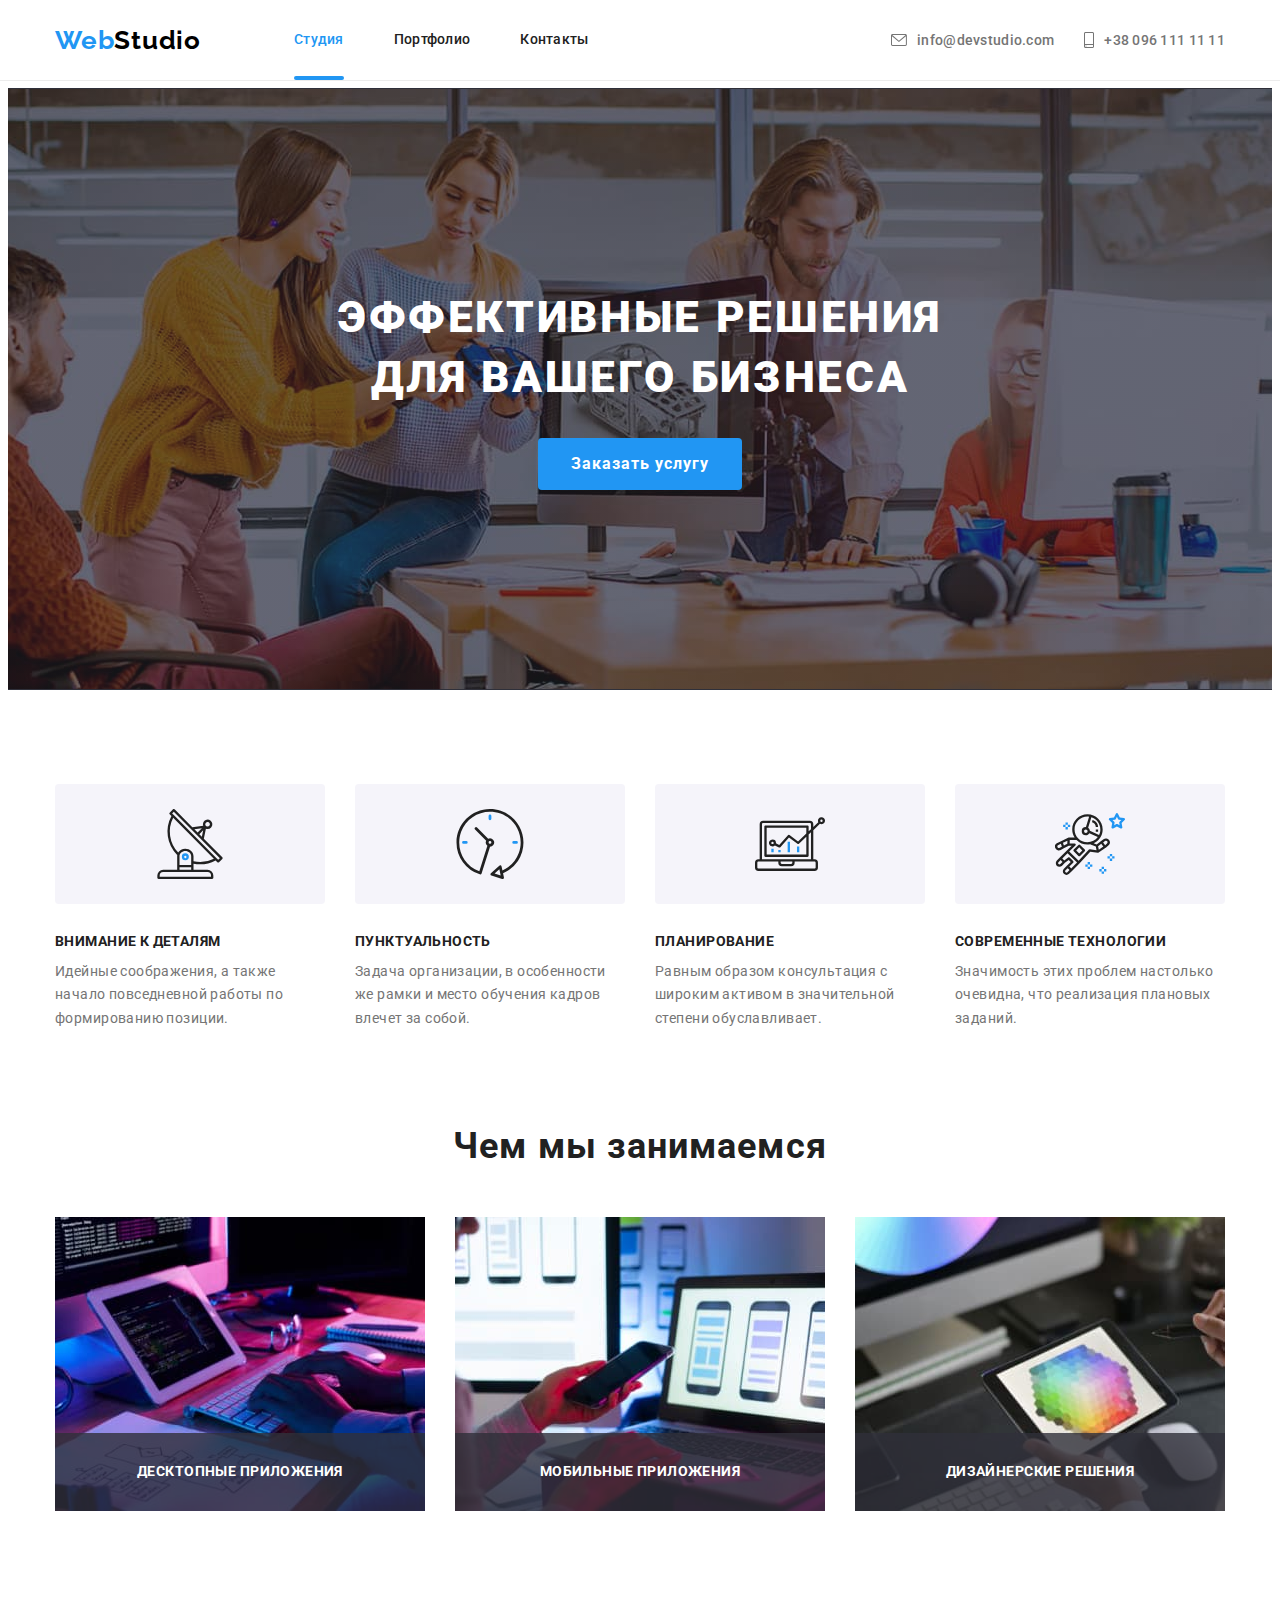
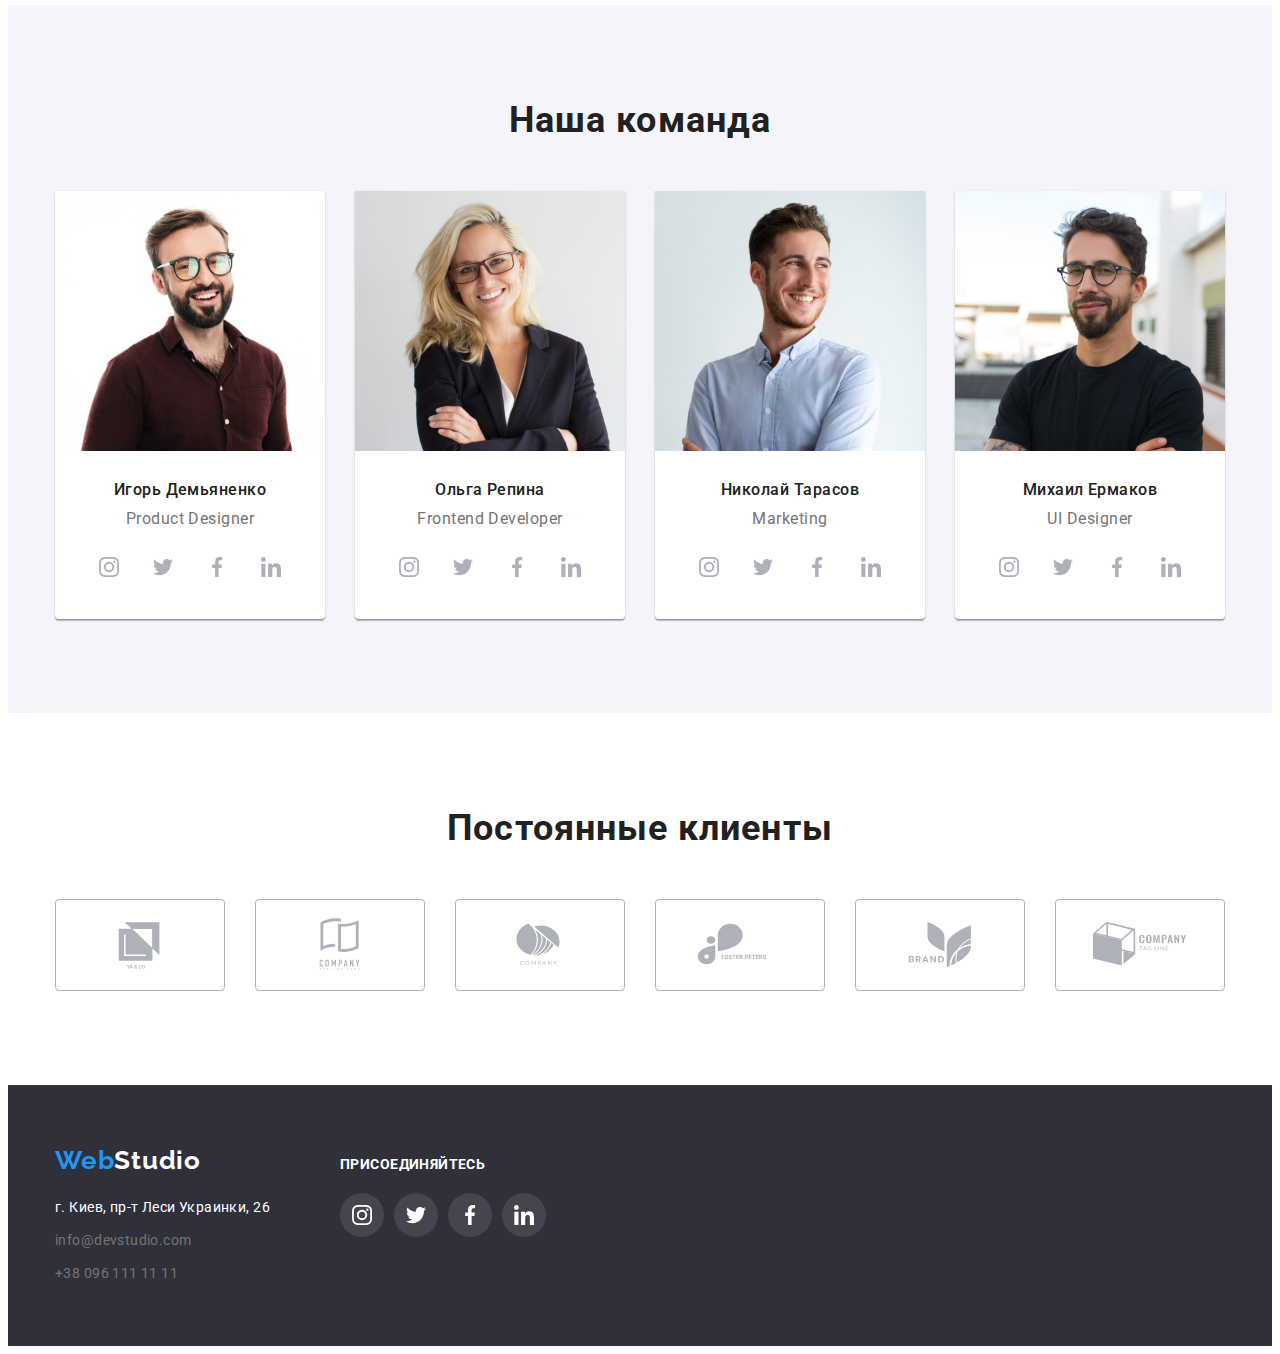
==== index.html @ f2821529 "add form modal" ====
<!DOCTYPE html>
<html lang="ru">
  <head>
    <meta charset="UTF-8" />
    <meta http-equiv="X-UA-Compatible" content="IE=edge" />
    <meta name="viewport" content="width=device-width, initial-scale=1.0" />
    <title>WebStudio</title>
    <link rel="preconnect" href="https://fonts.googleapis.com" />
    <link rel="preconnect" href="https://fonts.gstatic.com" crossorigin />
    <link
      href="https://fonts.googleapis.com/css2?family=Raleway:wght@700&family=Roboto:wght@400;500;700;900&display=swap"
      rel="stylesheet"
    />
    <link
      rel="stylesheet"
      href="https://cdnjs.cloudflare.com/ajax/libs/modern-normalize/1.1.0/modern-normalize.min.css"
      integrity="sha512-wpPYUAdjBVSE4KJnH1VR1HeZfpl1ub8YT/NKx4PuQ5NmX2tKuGu6U/JRp5y+Y8XG2tV+wKQpNHVUX03MfMFn9Q=="
      crossorigin="anonymous"
      referrerpolicy="no-referrer"
    />
    <link rel="stylesheet" href="./css/styles.css" />
  </head>
  <body>
    <!-- section header -->
    <header class="page-header">
      <div class="container">
        <div class="container-head">
          <div class="nav-container">
            <a class="link logo" href="index.html"
              >Web<span class="accent-top">Studio</span></a
            >
            <nav>
              <ul class="list header-list">
                <li class="header-item">
                  <a class="link header-link current" href="">Студия</a>
                </li>
                <li class="header-item">
                  <a class="link header-link" href="./portfolio.html"
                    >Портфолио</a
                  >
                </li>
                <li class="header-item">
                  <a class="link header-link" href="#address">Контакты</a>
                </li>
              </ul>
            </nav>
          </div>

          <ul class="list header-connect">
            <li class="header-item">
              <a
                class="link header-link set-link"
                href="mailto:info@devstudio.com"
              >
                <svg class="connect-icon" width="16" height="12">
                  <use href="./images/icons.svg#icon-mail-logo"></use>
                </svg>
                info@devstudio.com</a
              >
            </li>
            <li class="header-item">
              <a class="link header-link set-link" href="tel:+380961111111">
                <svg class="connect-icon" width="10" height="16">
                  <use href="./images/icons.svg#icon-smartphone"></use>
                </svg>
                +38 096 111 11 11</a
              >
            </li>
          </ul>
        </div>
      </div>
    </header>
    <!--section hero-->
    <main>
      <section class="hero">
        <div class="container-hero">
          <h1 class="hero-title">
            Эффективные решения <br />
            для вашего бизнеса
          </h1>
          <button type="button" class="hero-button" data-modal-open>
            Заказать услугу
          </button>
        </div>
      </section>
      <!--section services-->
      <section class="section">
        <div class="container">
          <h2 class="visually-hidden">Особенности</h2>
          <ul class="list card-set">
            <li class="item services-item details-icon">
              <h3 class="services-title">Внимание к деталям</h3>
              <p class="services-pre-title">
                Идейные соображения, а также начало повседневной работы по
                формированию позиции.
              </p>
            </li>
            <li class="item services-item punctual-icon">
              <h3 class="services-title">Пунктуальность</h3>
              <p class="services-pre-title">
                Задача организации, в особенности же рамки и место обучения
                кадров влечет за собой.
              </p>
            </li>
            <li class="item services-item plan-icon">
              <h3 class="services-title">Планирование</h3>
              <p class="services-pre-title">
                Равным образом консультация с широким активом в значительной
                степени обуславливает.
              </p>
            </li>
            <li class="item services-item technology-icon">
              <h3 class="services-title">Современные технологии</h3>
              <p class="services-pre-title">
                Значимость этих проблем настолько очевидна, что реализация
                плановых заданий.
              </p>
            </li>
          </ul>
        </div>
      </section>
      <!-- section what are we doing-->
      <section class="section doing">
        <div class="container">
          <h2 class="section-title">Чем мы занимаемся</h2>
          <ul class="list card-set">
            <li class="item doing-item">
              <img
                src="./images/keyboard-img.jpg"
                alt="разработка программного обеспечения"
                width="370"
                height="294"
              />
              <p class="doing-title">Десктопные приложения</p>
            </li>
            <li class="item doing-item">
              <img
                src="./images/notebook-img.jpg"
                alt="написание мобильного дизайна"
                width="370"
                height="294"
              />
              <p class="doing-title">Мобильные приложения</p>
            </li>
            <li class="item doing-item">
              <img
                src="./images/tablet-img.jpg"
                alt="подбор цветовых гамм для ваших проектов"
                width="370"
                height="294"
              />
              <p class="doing-title">Дизайнерские решения</p>
            </li>
          </ul>
        </div>
      </section>
      <!--section our team-->
      <section class="section team">
        <div class="container">
          <h2 class="section-title">Наша команда</h2>
          <ul class="list card-set">
            <li class="item team-item">
              <img
                src="./images/product-designer-img.jpg"
                alt="Игорь Демьяненко - Product Designer"
                width="270"
                height="260"
              />
              <div class="card-title">
                <h3 class="team-pre-title">Игорь Демьяненко</h3>
                <p class="team-post">Product Designer</p>
                <ul class="list social-card">
                  <li class="social-item">
                    <a
                      class="link social-card-link"
                      href="https://www.instagram.com"
                      target="_blank"
                      rel="noopener noreferrer"
                    >
                      <svg
                        class="icon-card-social"
                        width="20"
                        height="20"
                        aria-label="instagram"
                      >
                        <use href="./images/icons.svg#icon-instagram-2"></use>
                      </svg>
                    </a>
                  </li>
                  <li class="social-item">
                    <a
                      class="link social-card-link"
                      href="https://twitter.com"
                      target="_blank"
                      rel="noopener noreferrer"
                    >
                      <svg
                        class="icon-card-social"
                        width="20"
                        height="20"
                        aria-label="twitter"
                      >
                        <use
                          href="./images/icons.svg#icon-twitter-1"
                        ></use></svg
                    ></a>
                  </li>
                  <li class="social-item">
                    <a
                      class="link social-card-link"
                      href="https://www.facebook.com/"
                      target="_blank"
                      rel="noopener noreferrer"
                    >
                      <svg
                        class="icon-social"
                        width="20"
                        height="20"
                        aria-label="facebook"
                      >
                        <use
                          href="./images/icons.svg#icon-facebook-1"
                        ></use></svg
                    ></a>
                  </li>
                  <li class="social-item">
                    <a
                      class="link social-card-link"
                      href="https://ru.linkedin.com/"
                      target="_blank"
                      rel="noopener noreferrer"
                    >
                      <svg
                        class="icon-social"
                        width="20"
                        height="20"
                        aria-label="linkedin"
                      >
                        <use
                          href="./images/icons.svg#icon-linkedin-1"
                        ></use></svg
                    ></a>
                  </li>
                </ul>
              </div>
            </li>
            <li class="item team-item">
              <img
                src="./images/frontend-developer-img.jpg"
                alt="Ольга Репина - Frontend Developer"
                width="270"
                height="260"
              />
              <div class="card-title">
                <h3 class="team-pre-title">Ольга Репина</h3>
                <p class="team-post">Frontend Developer</p>
                <ul class="list social-card">
                  <li class="social-item">
                    <a
                      class="link social-card-link"
                      href="https://www.instagram.com"
                      target="_blank"
                      rel="noopener noreferrer"
                    >
                      <svg
                        class="icon-card-social"
                        width="20"
                        height="20"
                        aria-label="instagram"
                      >
                        <use href="./images/icons.svg#icon-instagram-2"></use>
                      </svg>
                    </a>
                  </li>
                  <li class="social-item">
                    <a
                      class="link social-card-link"
                      href="https://twitter.com"
                      target="_blank"
                      rel="noopener noreferrer"
                    >
                      <svg
                        class="icon-card-social"
                        width="20"
                        height="20"
                        aria-label="twitter"
                      >
                        <use
                          href="./images/icons.svg#icon-twitter-1"
                        ></use></svg
                    ></a>
                  </li>
                  <li class="social-item">
                    <a
                      class="link social-card-link"
                      href="https://www.facebook.com/"
                      target="_blank"
                      rel="noopener noreferrer"
                    >
                      <svg
                        class="icon-social"
                        width="20"
                        height="20"
                        aria-label="facebook"
                      >
                        <use
                          href="./images/icons.svg#icon-facebook-1"
                        ></use></svg
                    ></a>
                  </li>
                  <li class="social-item">
                    <a
                      class="link social-card-link"
                      href="https://ru.linkedin.com/"
                      target="_blank"
                      rel="noopener noreferrer"
                    >
                      <svg
                        class="icon-social"
                        width="20"
                        height="20"
                        aria-label="linkedin"
                      >
                        <use
                          href="./images/icons.svg#icon-linkedin-1"
                        ></use></svg
                    ></a>
                  </li>
                </ul>
              </div>
            </li>
            <li class="item team-item">
              <img
                src="./images/marketing-img.jpg"
                alt="Николай Тарасов - Marketing"
                width="270"
                height="260"
              />
              <div class="card-title">
                <h3 class="team-pre-title">Николай Тарасов</h3>
                <p class="team-post">Marketing</p>
                <ul class="list social-card">
                  <li class="social-item">
                    <a
                      class="link social-card-link"
                      href="https://www.instagram.com"
                      target="_blank"
                      rel="noopener noreferrer"
                    >
                      <svg
                        class="icon-card-social"
                        width="20"
                        height="20"
                        aria-label="instagram"
                      >
                        <use href="./images/icons.svg#icon-instagram-2"></use>
                      </svg>
                    </a>
                  </li>
                  <li class="social-item">
                    <a
                      class="link social-card-link"
                      href="https://twitter.com"
                      target="_blank"
                      rel="noopener noreferrer"
                    >
                      <svg
                        class="icon-card-social"
                        width="20"
                        height="20"
                        aria-label="twitter"
                      >
                        <use
                          href="./images/icons.svg#icon-twitter-1"
                        ></use></svg
                    ></a>
                  </li>
                  <li class="social-item">
                    <a
                      class="link social-card-link"
                      href="https://www.facebook.com/"
                      target="_blank"
                      rel="noopener noreferrer"
                    >
                      <svg
                        class="icon-social"
                        width="20"
                        height="20"
                        aria-label="facebook"
                      >
                        <use
                          href="./images/icons.svg#icon-facebook-1"
                        ></use></svg
                    ></a>
                  </li>
                  <li class="social-item">
                    <a
                      class="link social-card-link"
                      href="https://ru.linkedin.com/"
                      target="_blank"
                      rel="noopener noreferrer"
                    >
                      <svg
                        class="icon-social"
                        width="20"
                        height="20"
                        aria-label="linkedin"
                      >
                        <use
                          href="./images/icons.svg#icon-linkedin-1"
                        ></use></svg
                    ></a>
                  </li>
                </ul>
              </div>
            </li>
            <li class="item team-item">
              <img
                src="./images/ui-designer-img.jpg"
                alt="Михаил Ермаков - UI Designer"
                width="270"
                height="260"
              />
              <div class="card-title">
                <h3 class="team-pre-title">Михаил Ермаков</h3>
                <p class="team-post">UI Designer</p>
                <ul class="list social-card">
                  <li class="social-item">
                    <a
                      class="link social-card-link"
                      href="https://www.instagram.com"
                      target="_blank"
                      rel="noopener noreferrer"
                    >
                      <svg
                        class="icon-card-social"
                        width="20"
                        height="20"
                        aria-label="instagram"
                      >
                        <use href="./images/icons.svg#icon-instagram-2"></use>
                      </svg>
                    </a>
                  </li>
                  <li class="social-item">
                    <a
                      class="link social-card-link"
                      href="https://twitter.com"
                      target="_blank"
                      rel="noopener noreferrer"
                    >
                      <svg
                        class="icon-card-social"
                        width="20"
                        height="20"
                        aria-label="twitter"
                      >
                        <use
                          href="./images/icons.svg#icon-twitter-1"
                        ></use></svg
                    ></a>
                  </li>
                  <li class="social-item">
                    <a
                      class="link social-card-link"
                      href="https://www.facebook.com/"
                      target="_blank"
                      rel="noopener noreferrer"
                    >
                      <svg
                        class="icon-social"
                        width="20"
                        height="20"
                        aria-label="facebook"
                      >
                        <use
                          href="./images/icons.svg#icon-facebook-1"
                        ></use></svg
                    ></a>
                  </li>
                  <li class="social-item">
                    <a
                      class="link social-card-link"
                      href="https://ru.linkedin.com/"
                      target="_blank"
                      rel="noopener noreferrer"
                    >
                      <svg
                        class="icon-social"
                        width="20"
                        height="20"
                        aria-label="linkedin"
                      >
                        <use
                          href="./images/icons.svg#icon-linkedin-1"
                        ></use></svg
                    ></a>
                  </li>
                </ul>
              </div>
            </li>
          </ul>
        </div>
      </section>
      <!-- section our clients -->
      <section class="section clients">
        <div class="container">
          <h2 class="section-title">Постоянные клиенты</h2>
          <ul class="list card-set">
            <li class="item clients-item">
              <a
                class="link clients-link"
                href=""
                target="_blank"
                rel="noopener noreferrer"
              >
                <svg class="icon-clients" width="106" height="60">
                  <use href="./images/icons.svg#icon-company-1"></use>
                </svg>
              </a>
            </li>
            <li class="item clients-item">
              <a
                class="link clients-link"
                href=""
                target="_blank"
                rel="noopener noreferrer"
              >
                <svg class="icon-clients" width="106" height="60">
                  <use href="./images/icons.svg#icon-company-2"></use>
                </svg>
              </a>
            </li>
            <li class="item clients-item">
              <a
                class="link clients-link"
                href=""
                target="_blank"
                rel="noopener noreferrer"
              >
                <svg class="icon-clients" width="106" height="60">
                  <use href="./images/icons.svg#icon-company-3"></use>
                </svg>
              </a>
            </li>
            <li class="item clients-item">
              <a
                class="link clients-link"
                href=""
                target="_blank"
                rel="noopener noreferrer"
              >
                <svg class="icon-clients" width="106" height="60">
                  <use href="./images/icons.svg#icon-company-4"></use>
                </svg>
              </a>
            </li>
            <li class="item clients-item">
              <a
                class="link clients-link"
                href=""
                target="_blank"
                rel="noopener noreferrer"
              >
                <svg class="icon-clients" width="106" height="60">
                  <use href="./images/icons.svg#icon-company-5"></use>
                </svg>
              </a>
            </li>
            <li class="item clients-item">
              <a
                class="link clients-link"
                href=""
                target="_blank"
                rel="noopener noreferrer"
              >
                <svg class="icon-clients" width="106" height="60">
                  <use href="./images/icons.svg#icon-company-6"></use>
                </svg>
              </a>
            </li>
          </ul>
        </div>
      </section>
    </main>
    <!--section footer-->
    <footer class="footer">
      <div class="container">
        <div class="container-address">
          <a class="link logo" href="index.html"
            >Web<span class="accent-foot">Studio</span></a
          >
          <address class="address" id="address">
            <ul class="list address-list">
              <li class="address-item">
                <a
                  class="link"
                  href="https://goo.gl/maps/kdyRsUSUZegwHqDn6"
                  target="_blank"
                  rel="noopener noreferrer"
                  ><span class="address-city"
                    >г. Киев, пр-т Леси Украинки, 26</span
                  ></a
                >
              </li>
              <li class="address-item connect">
                <a class="link" href="mailto:info@devstudio.com"
                  >info@devstudio.com</a
                >
              </li>
              <li class="address-item connect">
                <a class="link" href="tel:+380961111111">+38 096 111 11 11</a>
              </li>
            </ul>
          </address>
        </div>
        <div class="container-social">
          <h3 class="social-title">присоединяйтесь</h3>
          <ul class="list social-card">
            <li class="social-item">
              <a
                class="link social-card-link"
                href="https://www.instagram.com"
                target="_blank"
                rel="noopener noreferrer"
              >
                <svg
                  class="icon-social"
                  width="20"
                  height="20"
                  aria-label="instagram"
                >
                  <use href="./images/icons.svg#icon-instagram-2"></use>
                </svg>
              </a>
            </li>
            <li class="social-item">
              <a
                class="link social-card-link"
                href="https://twitter.com"
                target="_blank"
                rel="noopener noreferrer"
              >
                <svg
                  class="icon-social"
                  width="20"
                  height="20"
                  aria-label="twitter"
                >
                  <use href="./images/icons.svg#icon-twitter-1"></use></svg
              ></a>
            </li>
            <li class="social-item">
              <a
                class="link social-card-link"
                href="https://www.facebook.com/"
                target="_blank"
                rel="noopener noreferrer"
              >
                <svg
                  class="icon-social"
                  width="20"
                  height="20"
                  aria-label="facebook"
                >
                  <use href="./images/icons.svg#icon-facebook-1"></use></svg
              ></a>
            </li>
            <li class="social-item">
              <a
                class="link social-card-link"
                href="https://ru.linkedin.com/"
                target="_blank"
                rel="noopener noreferrer"
              >
                <svg
                  class="icon-social"
                  width="20"
                  height="20"
                  aria-label="linkedin"
                >
                  <use href="./images/icons.svg#icon-linkedin-1"></use></svg
              ></a>
            </li>
          </ul>
        </div>
      </div>
    </footer>
    <!-- section modal-window -->
    <div class="backdrop is-hidden" data-modal>
      <div class="modal">
        <button class="btn-modal" data-modal-close>
          <svg class="icon-close" width="11" height="11" aria-label="Закрыть">
            <use href="./images/icons.svg#close"></use>
          </svg>
        </button>
        <form action="">
          <h3>Оставьте свои данные, мы вам презвоним</h3>
          <label>
            <input type="text" name="username" id="" placeholder="" />Имя</label
          >
          <label><input type="tel" name="pnone_number" id="" />Телефон</label>
          <label><input type="email" name="email" id="" />Почта</label>
          <label><input type="text-area" name="" id="" />Комментарий</label>
        </form>
      </div>
    </div>
    <script src="./js/modal.js"></script>
  </body>
</html>
---- css/styles.css ----
:root {
  --text-color: #757575;
  --brand-color: #212121;
  --accent-color: #2196f3;
  --accent-precolor: #188ce8;
  --primary-color: #ffffff;
  --bacground-color: #2f303a;
  --background-precolor: #f5f4fa;
  --accent-topcolor: #000000;
  --button-color: #e5e5e5;
  --border-cardscolor: #eeeeee;
  --primary-color-icons: #afb1b8;
  --card-set-gap: 30px;
  --transition-cubic: 250ms cubic-bezier(0.4, 0, 0.2, 1);
}
html {
  box-sizing: border-box;
}

*,
*::after,
*::before {
  box-sizing: inherit;
}

h1,
h2,
h3,
h4,
h5,
h6,
p {
  margin-top: 0;
  margin-bottom: 0;
}

img {
  display: block;
  max-width: 100%;
  height: auto;
}
body {
  font-family: "Roboto", sans-serif;
  font-size: 14px;
  line-height: 1.71;
  letter-spacing: 0.03em;
  color: var(--text-color);
  padding-top: 80px;
}
.list {
  list-style: none;
  padding-left: 0;
  margin: 0;
}
.link {
  text-decoration: none;
  color: inherit;
}
.visually-hidden {
  position: absolute;
  white-space: nowrap;
  width: 1px;
  height: 1px;
  overflow: hidden;
  border: 0;
  padding: 0;
  clip: rect(0 0 0 0);
  clip-path: inset(50%);
  margin: -1px;
}
.container {
  width: 1200px;
  margin-left: auto;
  margin-right: auto;
  padding: 0 15px;
}
button {
  border: 1px solid transparent;
}
.section {
  padding-top: 94px;
  padding-bottom: 94px;
}
.item {
  margin-top: 30px;
  margin-left: 30px;
}

.card-set {
  display: flex;
  flex-wrap: wrap;
  margin-top: -30px;
  margin-left: -30px;
}

/* ------------------Header----------------------*/
.page-header {
  border-bottom: 1px solid #ececec;
  position: fixed;
  width: 100%;
  background-color: var(--primary-color);
  top: 0;
  left: 0;
  z-index: 2;
}
.container-head {
  display: flex;
  align-items: center;
}
.nav-container {
  display: flex;
  justify-content: space-between;
  align-items: center;
}
.logo {
  font-family: Raleway;
  font-weight: bold;
  font-size: 26px;
  line-height: 1.19;
  letter-spacing: 0.03em;
  color: var(--accent-color);
  display: inline-block;
  margin-right: 93px;
}
.accent-top {
  color: var(--accent-topcolor);
}
.header-list {
  color: var(--brand-color);
  display: flex;
}
.header-item:not(:last-child) {
  margin-right: 50px;
}
.header-connect > .header-item:nth-child(1) {
  margin-right: 30px;
}

.header-connect {
  display: flex;
  justify-content: space-between;
  margin-left: auto;
}

.header-link {
  font-weight: 500;
  line-height: 16px;
  letter-spacing: 0.02em;
  padding: 32px 0;
  position: relative;
  transition: color var(--transition-cubic);
}

.header-list .current::after {
  content: "";
  position: absolute;
  width: 100%;
  height: 4px;
  background-color: var(--accent-color);
  border-radius: 2px;
  bottom: -1px;
  left: 0;
  transition: transform var(--transition-cubic);
}

.set-link {
  display: flex;
  align-items: center;
}

.connect-icon {
  margin-right: 10px;
  fill: currentColor;
}

.header-link:focus,
.header-link:hover,
.current {
  color: var(--accent-color);
}

/* ------------------------Hero------------------------- */
.hero {
  background-color: var(--bacground-color);
  text-align: center;
}

.container-hero {
  background-image: linear-gradient(
      rgba(47, 48, 58, 0.4),
      rgba(47, 48, 58, 0.4)
    ),
    url(../images/hero-image.jpg);
  max-width: 1600px;
  background-repeat: no-repeat;
  background-position: center;
  padding-top: 200px;
  padding-bottom: 200px;
  margin: 0 auto;
}

.hero-title {
  font-weight: 900;
  font-size: 44px;
  line-height: 1.36;
  text-align: center;
  letter-spacing: 0.06em;
  text-transform: uppercase;
  color: var(--primary-color);
  margin-bottom: 30px;
}
.hero-button {
  background-color: var(--accent-color);
  font-family: inherit;
  font-weight: bold;
  font-size: 16px;
  line-height: 1.87;
  letter-spacing: 0.06em;
  color: var(--primary-color);
  cursor: pointer;
  border-radius: 4px;
  padding: 10px 32px;
  transition: background-color var(--transition-cubic);
}
.hero-button:hover,
.hero-button:focus {
  background-color: var(--accent-precolor);
}

/* -------------------Services--------------------------- */

.services-item {
  flex-basis: calc(100% / 4 - var(--card-set-gap));
}

.services-item::before {
  content: "";
  display: block;
  margin-bottom: 30px;
  background-color: var(--background-precolor);
  height: 120px;
  background-size: 70px, 70px;
  background-repeat: no-repeat;
  background-position: center;
  border-radius: 4px;
}

.details-icon::before {
  background-image: url(../images/antenna.svg);
}

.punctual-icon::before {
  background-image: url(../images/clock.svg);
}

.plan-icon::before {
  background-image: url(../images/diagram.svg);
}

.technology-icon::before {
  background-image: url(../images/astronaut.svg);
}

.services-title {
  font-size: 14px;
  line-height: 1.14;
  letter-spacing: 0.03em;
  text-transform: uppercase;
  color: var(--brand-color);
  margin-bottom: 10px;
}

/* ---------------------------Doing---------------------------- */

main .doing {
  padding-top: 0;
}

.section-title {
  font-weight: bold;
  font-size: 36px;
  line-height: 42px;
  text-align: center;
  letter-spacing: 0.03em;
  color: var(--brand-color);
  margin-bottom: 50px;
}

.doing-item {
  flex-basis: calc(100% / 3 - var(--card-set-gap));
  position: relative;
}

.doing-title {
  position: absolute;
  bottom: 0px;
  left: 0px;
  width: 100%;
  padding: 27px 0px;
  color: var(--primary-color);
  text-transform: uppercase;
  font-weight: bold;
  background-color: rgba(47, 48, 58, 0.8);
  display: flex;
  align-items: center;
  justify-content: center;
}

/* ---------------------------Team---------------------------- */

.team {
  background-color: var(--background-precolor);
}

.team-item {
  background: var(--primary-color);
  box-shadow: 0px 1px 3px rgba(0, 0, 0, 0.12), 0px 1px 1px rgba(0, 0, 0, 0.14),
    0px 2px 1px rgba(0, 0, 0, 0.2);
  flex-basis: calc(100% / 4 - var(--card-set-gap));
  border-radius: 0px 0px 4px 4px;
}

.team-post,
.team-pre-title {
  font-size: 16px;
  line-height: 1.18;
  text-align: center;
  letter-spacing: 0.03em;
  margin-bottom: 16px;
}
.team-pre-title {
  font-weight: 500;
  color: var(--brand-color);
  margin-bottom: 10px;
}
.card-title {
  padding: 30px 32px;
}

.social-card {
  display: flex;
  align-items: center;
}

.social-card-link {
  display: flex;
  color: var(--primary-color-icons);
  width: 44px;
  height: 44px;
  border-radius: 50%;
  align-items: center;
  justify-content: center;
  transition: color var(--transition-cubic),
    background-color var(--transition-cubic);
}

.social-card-link:hover,
.social-card-link:focus {
  background-color: var(--accent-color);
  color: var(--primary-color);
}

.icon-card-social {
  fill: currentColor;
}

/* ------------------------------Section Portfolio-------------------------- */

/* ---------------------Portfolio button---------------- */

.example-btn {
  font-weight: 500;
  font-size: 16px;
  font-family: inherit;
  line-height: 1.62;
  text-align: center;
  letter-spacing: 0.03em;
  color: var(--brand-color);
  cursor: pointer;
  padding: 6px 22px;
  border-radius: 4px;
  background-color: var(--button-color);
  transition: color var(--transition-cubic),
    background-color var(--transition-cubic), box-shadow var(--transition-cubic);
}
.example-item {
  margin-right: 8px;
}
.example-item:last-child {
  margin-right: 0;
}

.example-btn:hover,
.example-btn:focus,
.active {
  color: var(--primary-color);
  background-color: var(--accent-color);
  box-shadow: 0px 3px 1px rgba(0, 0, 0, 0.1), 0px 1px 2px rgba(0, 0, 0, 0.08),
    0px 2px 2px rgba(0, 0, 0, 0.12);
}

.btn-list {
  display: flex;
  justify-content: center;
  margin-bottom: 50px;
}
/* ------------------------- Portfolio items ------------------------------*/

.pf-item {
  flex-basis: calc(100% / 3 - var(--card-set-gap));
}

.pf-link {
  display: flex;
  flex-direction: column;
}

.thumb {
  position: relative;
  overflow: hidden;
}
.overlay-box {
  background-color: rgba(33, 150, 243, 0.9);
  position: absolute;
  transform: translateY(100%);
  transition: transform var(--transition-cubic);
  display: flex;
  align-content: center;
  top: 0;
  left: 0;
}
.overlay-info {
  width: 100%;
  height: 294px;
  padding: 63px 24px;
  color: var(--primary-color);
  text-align: left;
  font-size: 18px;
  line-height: 1.56;
  letter-spacing: 0.03em;
}

.pf-link:hover .overlay-box,
.pf-link:focus .overlay-box {
  transform: translateY(0);
}

.pf-link:hover,
.pf-link:focus {
  box-shadow: 0px 1px 1px rgba(0, 0, 0, 0.12), 0px 4px 4px rgba(0, 0, 0, 0.06),
    1px 4px 6px rgba(0, 0, 0, 0.16);
}

.pf-title {
  font-size: 18px;
  line-height: 2;
  letter-spacing: 0.06em;
  color: var(--brand-color);
  margin-bottom: 4px;
}

.pf-pre-title {
  font-size: 16px;
  line-height: 1.87;
  letter-spacing: 0.03em;
}
.pf-wrapper {
  padding: 20px 24px;
  border: 1px solid var(--border-cardscolor);
}

/* -------------------------Our Clients-------------------- */

.clients-link {
  display: flex;
  justify-content: center;
  align-items: center;
  width: 170px;
  height: 92px;
  flex-basis: calc(100% / 6 - var(--card-set-gap));
  border: 1px solid var(--primary-color-icons);
  border-radius: 4px;
}

.clients-link:hover,
.clients-link:focus {
  border: 1px solid var(--accent-color);
  transition: border-color var(--transition-cubic);
}

.clients-link:hover > .icon-clients,
.clients-link:focus > .icon-clients {
  fill: var(--accent-color);
  transition: fill var(--transition-cubic);
}

.clients-item {
  background-color: var(--primary-color);
}

.icon-clients {
  fill: var(--primary-color-icons);
}
/* -------------------------Footer------------------------ */

.footer {
  background-color: var(--bacground-color);
  padding-top: 60px;
  padding-bottom: 60px;
}
.footer .logo {
  margin-right: 0;
  margin-bottom: 20px;
}
.address-list {
  display: flex;
  justify-content: center;
  flex-direction: column;
}
.accent-foot {
  color: var(--primary-color);
}
.address {
  font-style: normal;
  display: flex;
}
.address-city {
  color: var(--primary-color);
}
.connect .link:focus,
.connect .link:hover {
  color: #b6b6b6;
  transition: color var(--transition-cubic);
}
.address-item {
  margin-top: 0;
  margin-bottom: 9px;
}
.address-item:last-child {
  margin-bottom: 0;
}

/* -----------------------Social------------------------- */
.footer > .container {
  display: flex;
  align-items: baseline;
}

.container-social {
  margin-left: 70px;
}

.social-title {
  display: inline-block;
  font-size: 14px;
  line-height: 1.14;
  text-transform: uppercase;
  color: var(--primary-color);
  margin-bottom: 20px;
}

.social-item:not(:last-child) {
  margin-right: 10px;
}

.footer .social-card-link {
  color: var(--primary-color);
  background-color: rgba(255, 255, 255, 0.1);
}

.footer .social-card-link:hover,
.footer .social-card-link:focus {
  background-color: var(--accent-color);
  transition: background-color var(--transition-cubic);
}
.icon-social {
  fill: currentColor;
}

/* -----------------------Modal window----------------------- */
.backdrop {
  position: fixed;
  top: 0;
  left: 0;
  z-index: 3;
  width: 100%;
  height: 100%;
  background-color: rgba(0, 0, 0, 0.2);
  transition: opacity var(--transition-cubic),
    visibility var(--transition-cubic);
}

.backdrop.is-hidden .modal {
  opacity: 0;
  visibility: visible;
  transform: translate(-50%, -50%) scale(2) rotate(120deg);
}

.backdrop.is-hidden {
  opacity: 0;
  visibility: hidden;
  pointer-events: none;
}

.modal {
  position: absolute;
  top: 50%;
  left: 50%;
  width: 528px;
  height: 581px;
  background-color: var(--primary-color);
  box-shadow: 0px 1px 3px rgba(0, 0, 0, 0.12), 0px 1px 1px rgba(0, 0, 0, 0.14),
    0px 2px 1px rgba(0, 0, 0, 0.2);
  border-radius: 4px;
  transform: translate(-50%, -50%) scale(1);
  transition: transform var(--transition-cubic), opacity var(--transition-cubic),
    visibility var(--transition-cubic);
}

.btn-modal {
  position: absolute;
  right: 8px;
  top: 8px;
  display: flex;
  padding: 6px;
  cursor: pointer;
  background-color: var(--primary-color);
  border-radius: 50%;
  border: 1px solid rgba(0, 0, 0, 0.1);
  transition: transform var(--transition-cubic),
    background-color var(--transition-cubic), color var(--transition-cubic),
    border var(--transition-cubic);
}

.btn-modal:hover,
.btn-modal:focus {
  background-color: var(--accent-color);
  color: var(--primary-color);
  border: black;
  transform: rotate(270deg);
}

.icon-close {
  display: inline-block;
  fill: currentColor;
}
/* -----------------------Styles to form modal window----------------------- */

input {
  padding: 8px;
  font-family: inherit;
  margin: 0 40px;
}

label {
  display: flex;
  flex-direction: column-reverse;
  margin-bottom: 8px;
  margin-left: 40px;
}
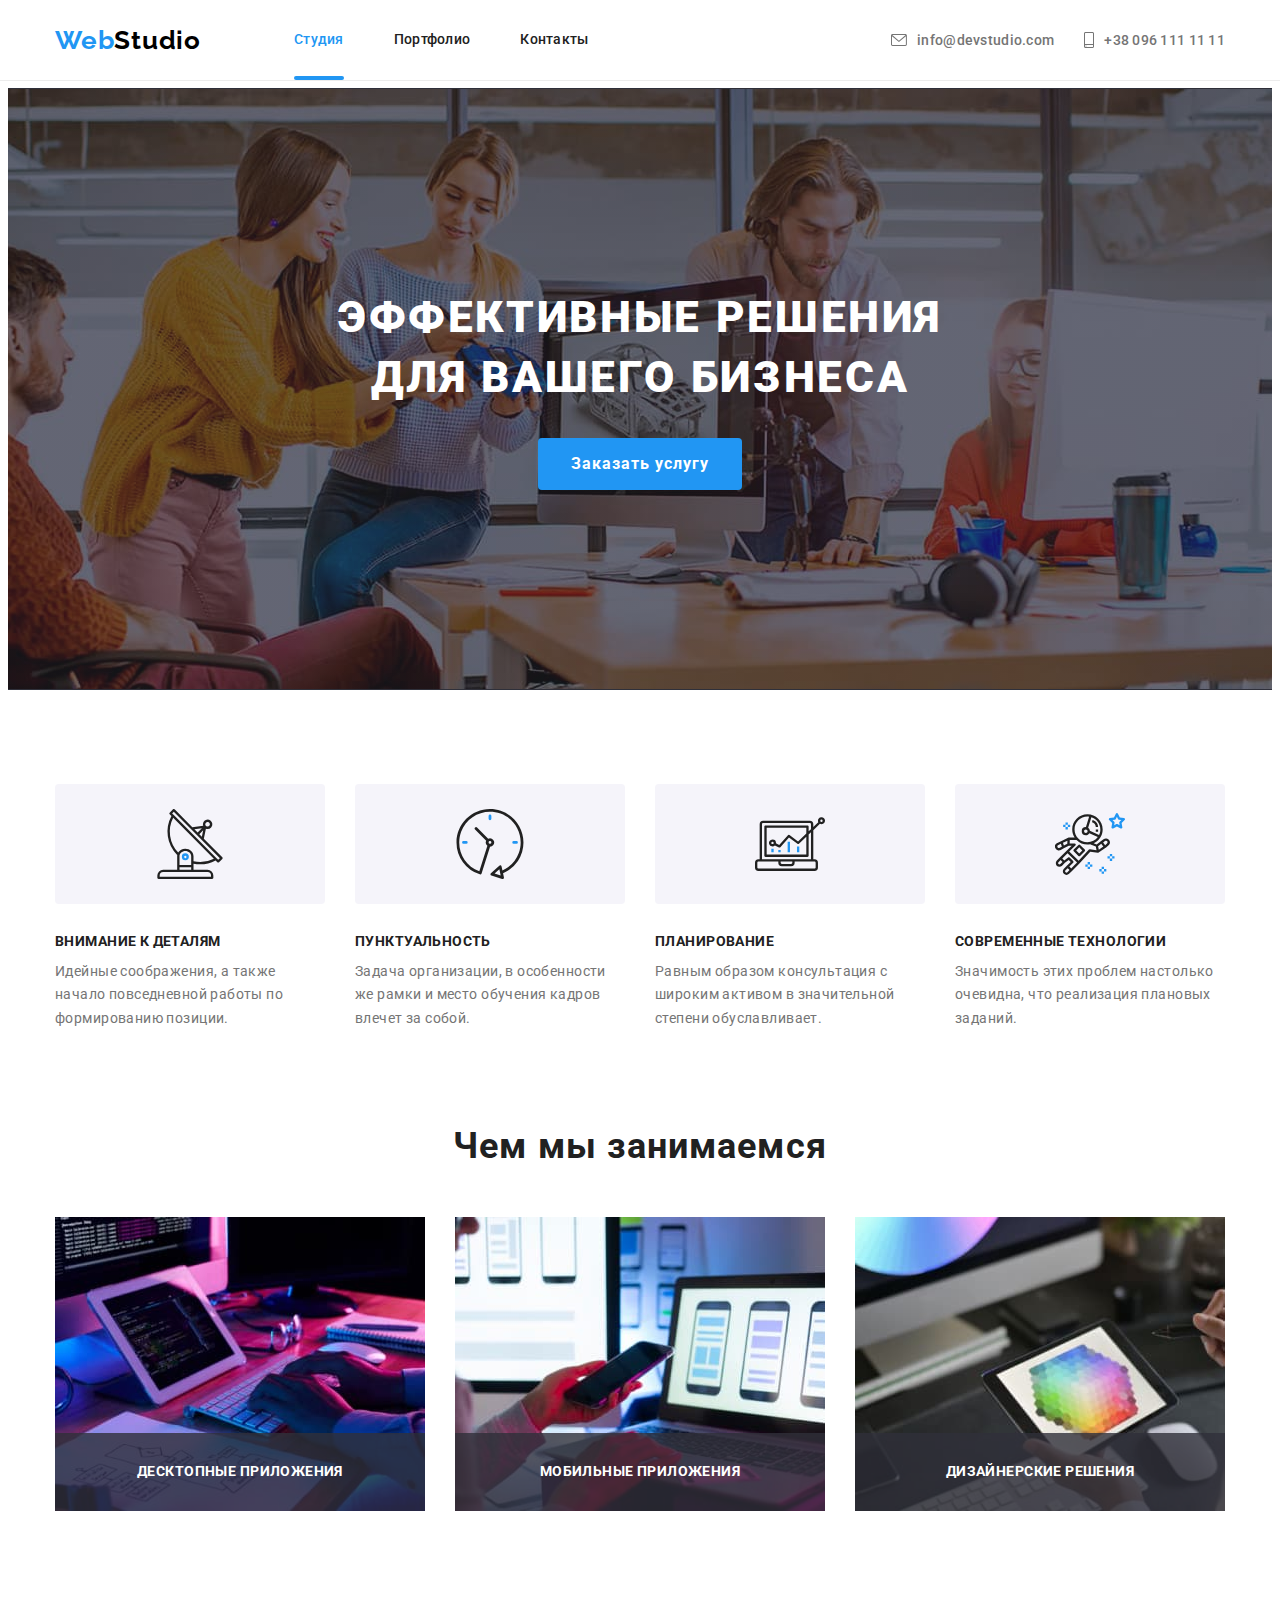
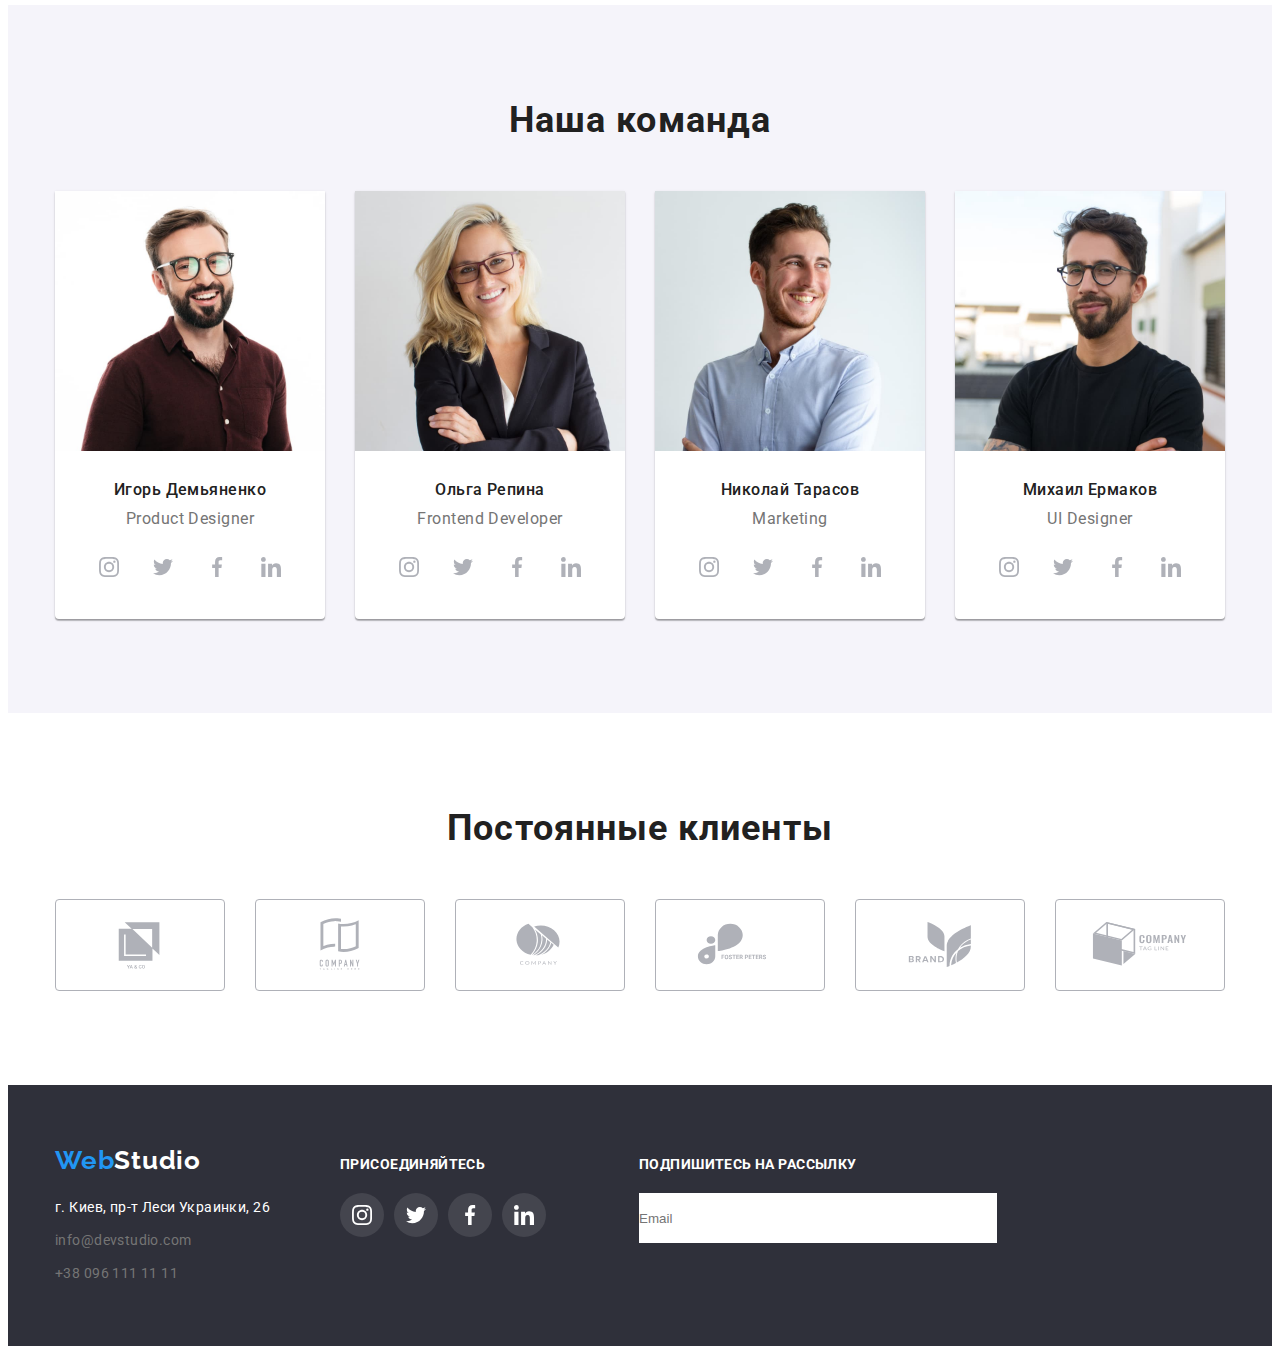
==== commit 21b2e798: "add style form modal and footer form" ====
--- a/index.html
+++ b/index.html
@@ -615,7 +615,7 @@
           </address>
         </div>
         <div class="container-social">
-          <h3 class="social-title">присоединяйтесь</h3>
+          <h3 class="footer-title">присоединяйтесь</h3>
           <ul class="list social-card">
             <li class="social-item">
               <a
@@ -683,6 +683,12 @@
               ></a>
             </li>
           </ul>
+        </div>
+        <div class="container-subscribe">
+          <form>
+            <h3 class="footer-title">Подпишитесь на рассылку</h3>
+            <input class="subscribe-input" type="email" placeholder="Email" />
+          </form>
         </div>
       </div>
     </footer>
@@ -694,14 +700,40 @@
             <use href="./images/icons.svg#close"></use>
           </svg>
         </button>
-        <form action="">
-          <h3>Оставьте свои данные, мы вам презвоним</h3>
-          <label>
-            <input type="text" name="username" id="" placeholder="" />Имя</label
-          >
-          <label><input type="tel" name="pnone_number" id="" />Телефон</label>
-          <label><input type="email" name="email" id="" />Почта</label>
-          <label><input type="text-area" name="" id="" />Комментарий</label>
+        <form class="form">
+          <h2 class="form-title">Оставьте свои данные, мы вам перезвоним</h2>
+          <div class="form-input">
+            <label for="username">Имя</label>
+            <input type="text" name="username" id="username" />
+          </div>
+          <div class="form-input">
+            <label for="tel">Телефон</label>
+            <input type="tel" name="pnone_number" id="tel" />
+          </div>
+          <div class="form-input">
+            <label for="email">Почта</label>
+            <input type="email" name="email" id="email" />
+          </div>
+          <div class="form-input">
+            <label for="comment">Комментарий</label>
+            <textarea
+              class="textarea"
+              name=""
+              id="comment"
+              cols="30"
+              rows="10"
+              placeholder="Введите текст"
+            ></textarea>
+          </div>
+          <div class="form-checkbox">
+            <input type="checkbox" name="check" id="check" />
+            <label for="check"
+              >Соглашаюсь с рассылкой и принимаю
+              <a href="#"> Условия договора</a></label
+            >
+          </div>
+
+          <button type="submit" class="form-button">Отправить</button>
         </form>
       </div>
     </div>
--- a/css/styles.css
+++ b/css/styles.css
@@ -475,31 +475,34 @@
   display: flex;
   justify-content: center;
   align-items: center;
-  width: 170px;
   height: 92px;
-  flex-basis: calc(100% / 6 - var(--card-set-gap));
   border: 1px solid var(--primary-color-icons);
   border-radius: 4px;
+  transition: border var(--transition-cubic),
+    transform 850ms cubic-bezier(0.4, 0, 0.2, 1);
+  /* "ЭКСПЕРИМЕНТ! */
 }
 
 .clients-link:hover,
 .clients-link:focus {
   border: 1px solid var(--accent-color);
-  transition: border-color var(--transition-cubic);
+  transform: scale(1.3);
 }
 
 .clients-link:hover > .icon-clients,
 .clients-link:focus > .icon-clients {
   fill: var(--accent-color);
-  transition: fill var(--transition-cubic);
 }
 
 .clients-item {
   background-color: var(--primary-color);
+  flex-basis: calc(100% / 6 - var(--card-set-gap));
+  transition: ;
 }
 
 .icon-clients {
   fill: var(--primary-color-icons);
+  transition: fill var(--transition-cubic);
 }
 /* -------------------------Footer------------------------ */
 
@@ -550,8 +553,7 @@
   margin-left: 70px;
 }
 
-.social-title {
-  display: inline-block;
+.footer-title {
   font-size: 14px;
   line-height: 1.14;
   text-transform: uppercase;
@@ -576,7 +578,19 @@
 .icon-social {
   fill: currentColor;
 }
-
+/* ----------------------Subsribe-footer--------------------- */
+
+.container-subscribe {
+  display: flex;
+  margin-left: 93px;
+}
+
+.subscribe-input {
+  min-width: 358px;
+  height: 50px;
+  padding: 0;
+  border: 0;
+}
 /* -----------------------Modal window----------------------- */
 .backdrop {
   position: fixed;
@@ -606,8 +620,8 @@
   position: absolute;
   top: 50%;
   left: 50%;
-  width: 528px;
-  height: 581px;
+  min-width: 528px;
+  min-height: 581px;
   background-color: var(--primary-color);
   box-shadow: 0px 1px 3px rgba(0, 0, 0, 0.12), 0px 1px 1px rgba(0, 0, 0, 0.14),
     0px 2px 1px rgba(0, 0, 0, 0.2);
@@ -646,15 +660,73 @@
 }
 /* -----------------------Styles to form modal window----------------------- */
 
-input {
-  padding: 8px;
-  font-family: inherit;
-  margin: 0 40px;
-}
-
-label {
-  display: flex;
-  flex-direction: column-reverse;
-  margin-bottom: 8px;
-  margin-left: 40px;
-}
+.form {
+  padding: 40px;
+}
+
+.form-title {
+  font-size: 20px;
+  line-height: 1.15;
+  text-align: center;
+  letter-spacing: 0.03em;
+  color: var(--brand-color);
+  margin-bottom: 12px;
+}
+
+.form-input {
+  display: flex;
+  flex-direction: column;
+  margin-bottom: 10px;
+}
+
+.form-input input {
+  border: 1px solid rgba(33, 33, 33, 0.2);
+  border-radius: 4px;
+  width: 100%;
+  height: 40px;
+}
+
+.form-input label {
+  font-size: 12px;
+  line-height: 1.16;
+  letter-spacing: 0.01em;
+  padding-bottom: 4px;
+}
+
+.textarea {
+  resize: none;
+  border: 1px solid rgba(33, 33, 33, 0.2);
+  border-radius: 4px;
+  width: 100%;
+  height: 120px;
+  margin-bottom: 20px;
+}
+
+.textarea::placeholder {
+  font-size: 12px;
+  line-height: 1.16;
+  letter-spacing: 0.01em;
+  color: rgba(117, 117, 117, 0.5);
+  padding: 12px 0 0 16px;
+}
+.form-checkbox {
+  display: flex;
+  align-items: center;
+  justify-content: center;
+  margin-bottom: 30px;
+}
+
+.form-button {
+  display: flex;
+  margin-left: auto;
+  margin-right: auto;
+  font-size: 16px;
+  line-height: 1.87;
+  letter-spacing: 0.06em;
+  color: var(--primary-color);
+  background-color: var(--accent-color);
+  box-shadow: 0px 4px 4px rgba(0, 0, 0, 0.15);
+  border-radius: 4px;
+  padding: 10px 55px;
+  cursor: pointer;
+}
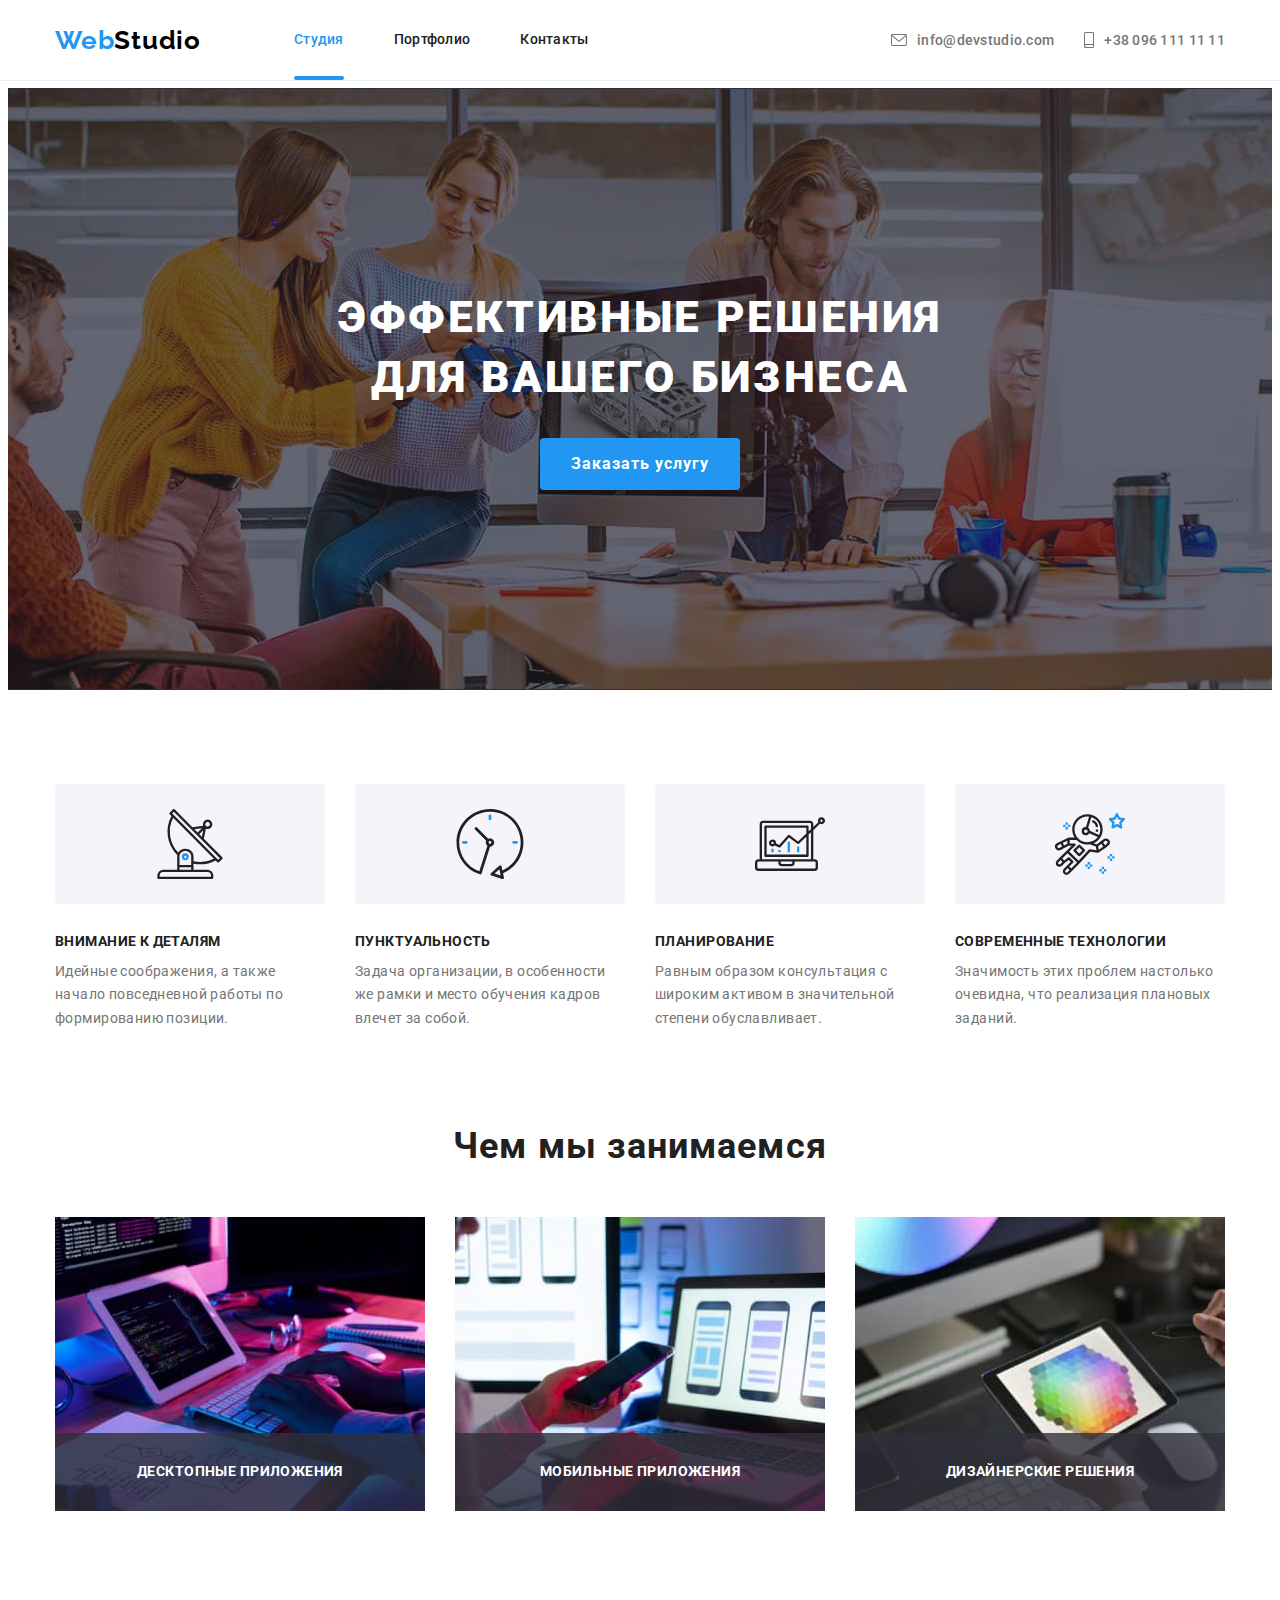
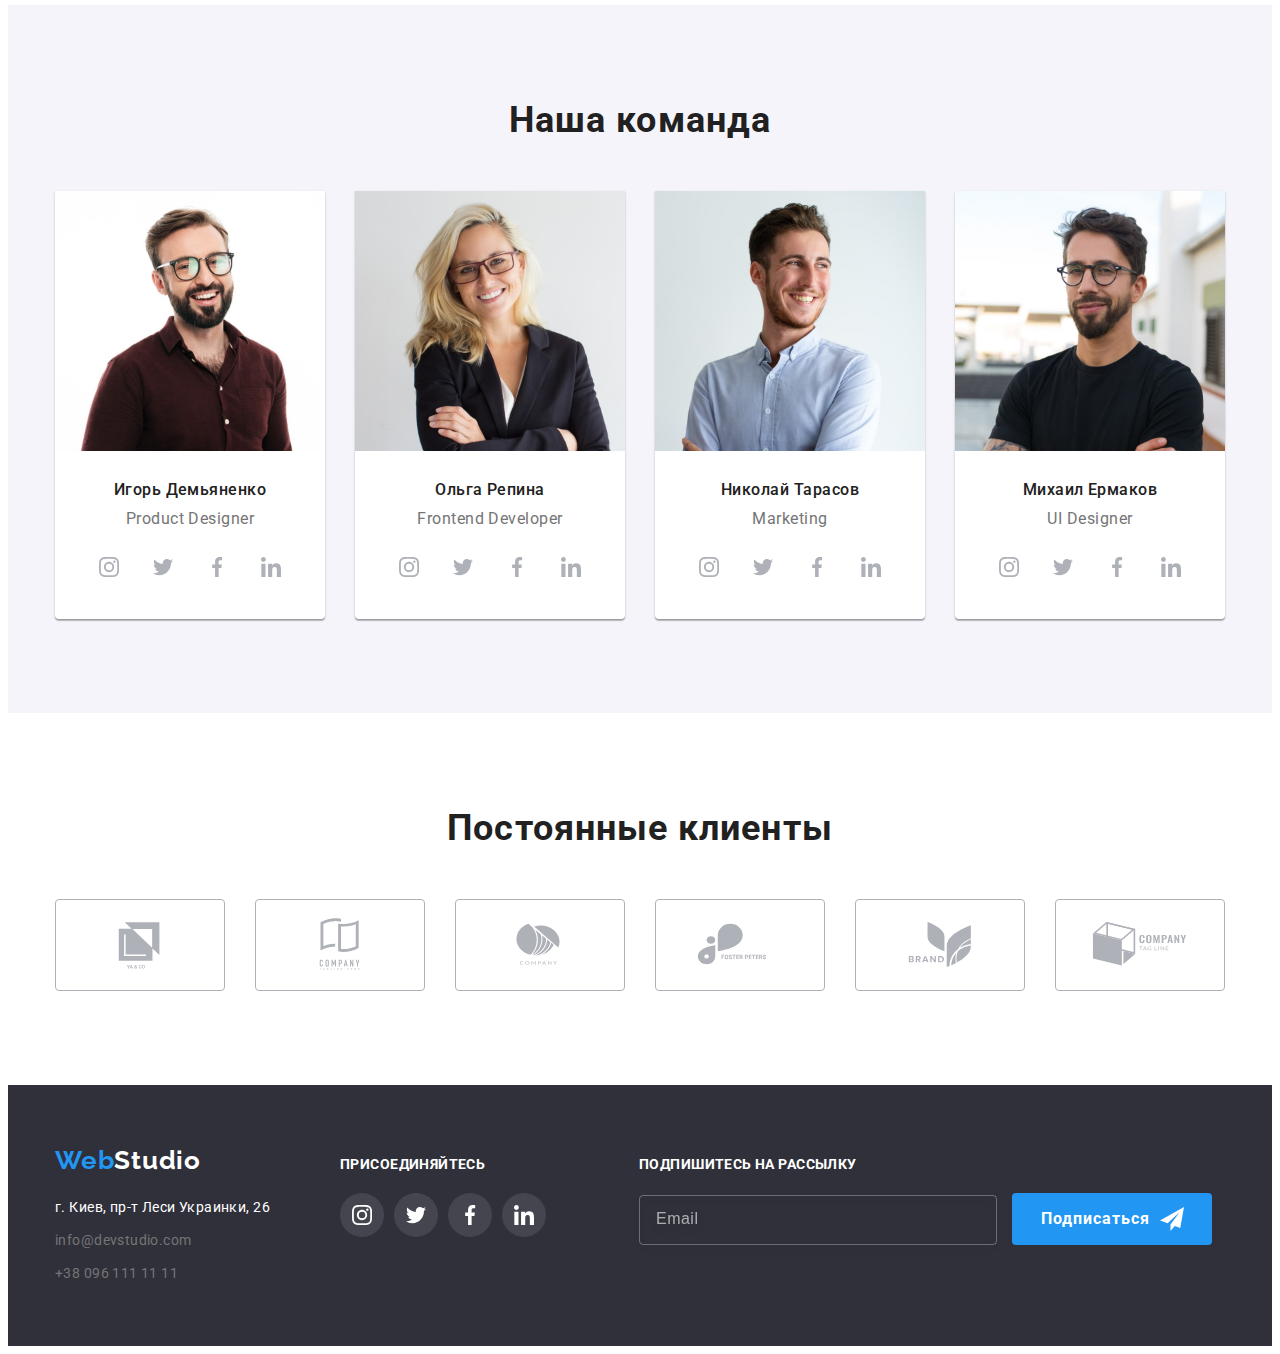
==== commit 8aabe0bf: "стилизация нижней формы присвоение общего класса для кнопок" ====
--- a/index.html
+++ b/index.html
@@ -78,7 +78,7 @@
             Эффективные решения <br />
             для вашего бизнеса
           </h1>
-          <button type="button" class="hero-button" data-modal-open>
+          <button type="button" class="main-button" data-modal-open>
             Заказать услугу
           </button>
         </div>
@@ -687,7 +687,18 @@
         <div class="container-subscribe">
           <form>
             <h3 class="footer-title">Подпишитесь на рассылку</h3>
-            <input class="subscribe-input" type="email" placeholder="Email" />
+            <input
+              class="subscribe-input"
+              type="email"
+              name="email"
+              placeholder="Email"
+            />
+            <button type="submit" class="main-button subscribe-button">
+              Подписаться
+              <svg class="icon-button" width="24" height="24">
+                <use href="images/icons.svg#icon-send"></use>
+              </svg>
+            </button>
           </form>
         </div>
       </div>
@@ -729,11 +740,12 @@
             <input type="checkbox" name="check" id="check" />
             <label for="check"
               >Соглашаюсь с рассылкой и принимаю
-              <a href="#"> Условия договора</a></label
-            >
+              <a class="link form-link" href="#" rel="noopener noreferrer">
+                Условия договора</a
+              >
+            </label>
           </div>
-
-          <button type="submit" class="form-button">Отправить</button>
+          <button type="submit" class="main-button">Отправить</button>
         </form>
       </div>
     </div>
--- a/css/styles.css
+++ b/css/styles.css
@@ -77,6 +77,28 @@
 button {
   border: 1px solid transparent;
 }
+
+.main-button {
+  background-color: var(--accent-color);
+  font-family: inherit;
+  font-weight: bold;
+  font-size: 16px;
+  line-height: 1.87;
+  letter-spacing: 0.06em;
+  color: var(--primary-color);
+  cursor: pointer;
+  border-radius: 4px;
+  padding: 10px 0;
+  min-width: 200px;
+  min-height: 50px;
+  justify-content: center;
+  transition: background-color var(--transition-cubic);
+}
+.main-button:hover,
+.main-button:focus {
+  background-color: var(--accent-precolor);
+}
+
 .section {
   padding-top: 94px;
   padding-bottom: 94px;
@@ -209,23 +231,6 @@
   color: var(--primary-color);
   margin-bottom: 30px;
 }
-.hero-button {
-  background-color: var(--accent-color);
-  font-family: inherit;
-  font-weight: bold;
-  font-size: 16px;
-  line-height: 1.87;
-  letter-spacing: 0.06em;
-  color: var(--primary-color);
-  cursor: pointer;
-  border-radius: 4px;
-  padding: 10px 32px;
-  transition: background-color var(--transition-cubic);
-}
-.hero-button:hover,
-.hero-button:focus {
-  background-color: var(--accent-precolor);
-}
 
 /* -------------------Services--------------------------- */
 
@@ -589,7 +594,34 @@
   min-width: 358px;
   height: 50px;
   padding: 0;
-  border: 0;
+  margin-right: 12px;
+  border: 1px solid rgba(255, 255, 255, 0.3);
+  box-sizing: border-box;
+  filter: drop-shadow(0px 4px 4px rgba(0, 0, 0, 0.15));
+  outline: none;
+  border-radius: 4px;
+  background-color: inherit;
+  transition: border-color var(--transition-cubic);
+}
+
+.subscribe-input:focus {
+  border-color: var(--accent-color);
+}
+
+.subscribe-input::placeholder {
+  padding: 0 16px;
+  font-size: 16px;
+  line-height: 1.25;
+  letter-spacing: 0.03em;
+  color: rgba(255, 255, 255, 0.6);
+}
+
+.subscribe-button {
+  display: inline-flex;
+  align-items: center;
+}
+.icon-button {
+  margin-left: 10px;
 }
 /* -----------------------Modal window----------------------- */
 .backdrop {
@@ -684,6 +716,12 @@
   border-radius: 4px;
   width: 100%;
   height: 40px;
+  outline: none;
+  transition: border-color var(--transition-cubic);
+}
+
+.form-input input:focus {
+  border-color: var(--accent-color);
 }
 
 .form-input label {
@@ -695,11 +733,17 @@
 
 .textarea {
   resize: none;
+  outline: none;
   border: 1px solid rgba(33, 33, 33, 0.2);
   border-radius: 4px;
   width: 100%;
   height: 120px;
   margin-bottom: 20px;
+  transition: border-color var(--transition-cubic);
+}
+
+.textarea:focus {
+  border-color: var(--accent-color);
 }
 
 .textarea::placeholder {
@@ -709,6 +753,11 @@
   color: rgba(117, 117, 117, 0.5);
   padding: 12px 0 0 16px;
 }
+
+.form-link {
+  color: var(--accent-color);
+}
+
 .form-checkbox {
   display: flex;
   align-items: center;
@@ -716,17 +765,8 @@
   margin-bottom: 30px;
 }
 
-.form-button {
+.form .main-button {
   display: flex;
   margin-left: auto;
   margin-right: auto;
-  font-size: 16px;
-  line-height: 1.87;
-  letter-spacing: 0.06em;
-  color: var(--primary-color);
-  background-color: var(--accent-color);
-  box-shadow: 0px 4px 4px rgba(0, 0, 0, 0.15);
-  border-radius: 4px;
-  padding: 10px 55px;
-  cursor: pointer;
-}
+}
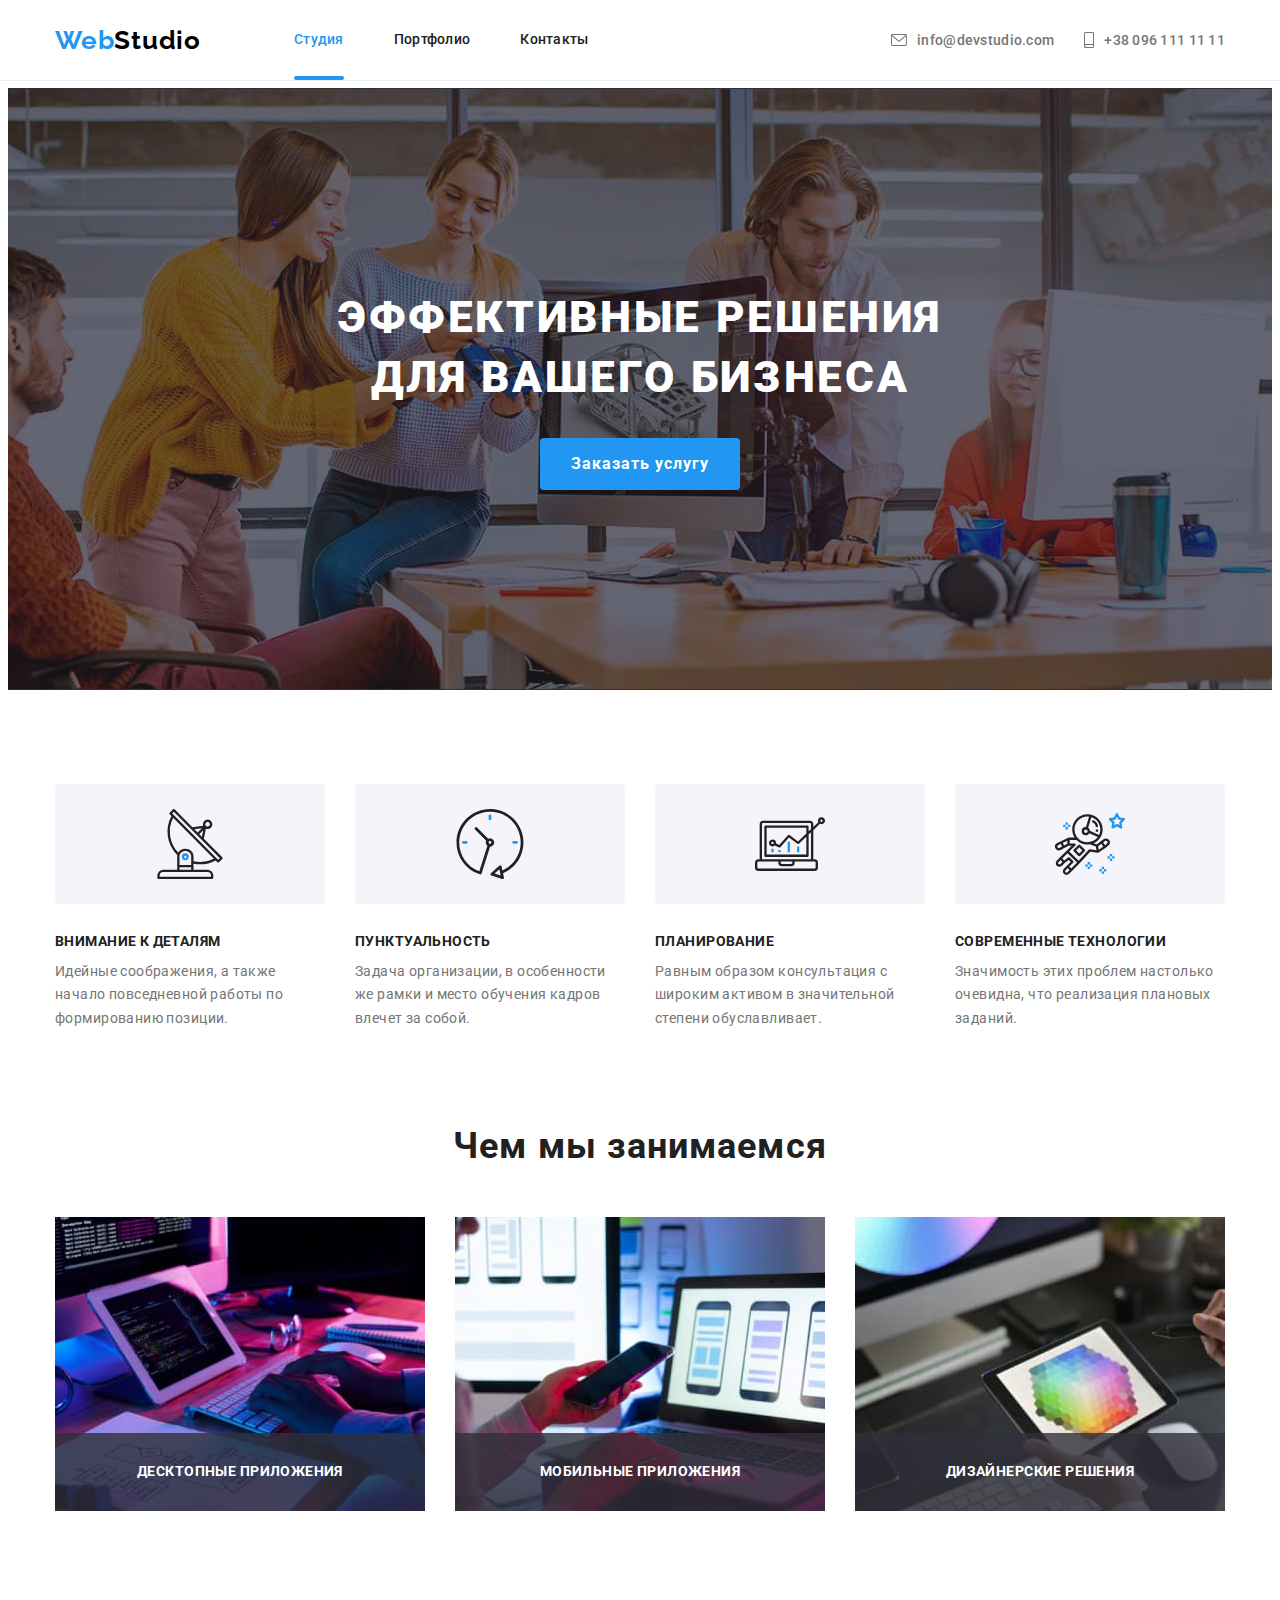
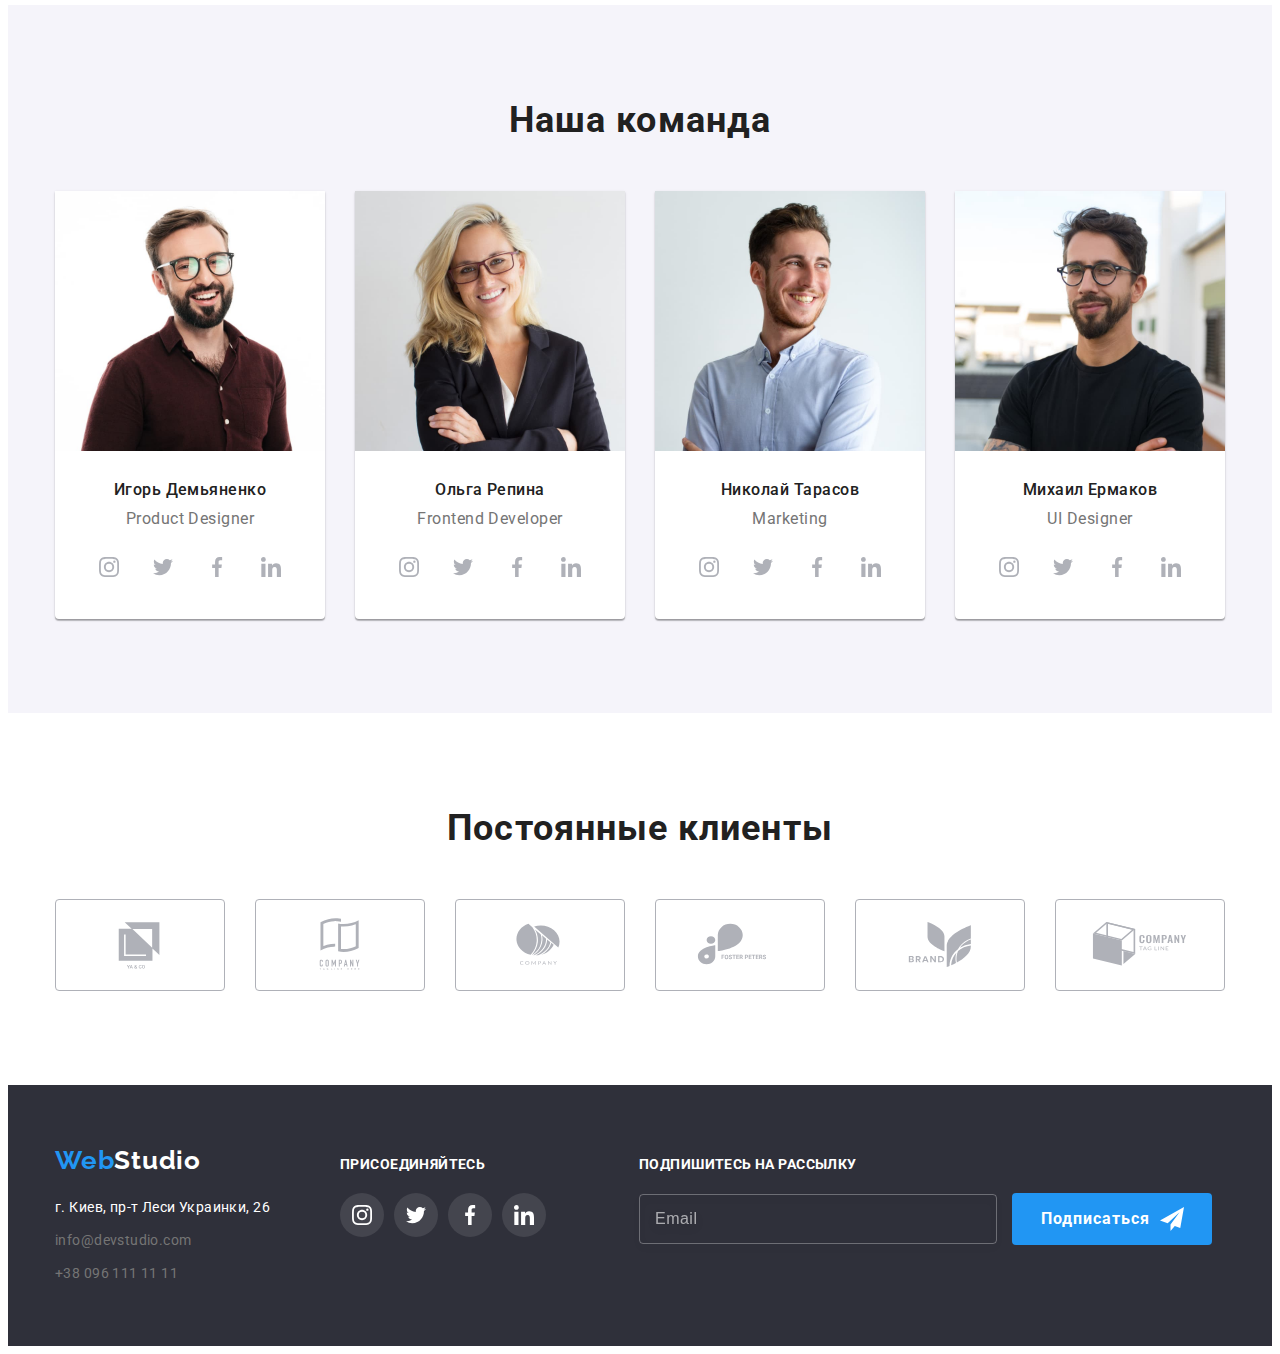
==== commit a3e7b041: "исправил галочку" ====
--- a/index.html
+++ b/index.html
@@ -713,23 +713,53 @@
         </button>
         <form class="form">
           <h2 class="form-title">Оставьте свои данные, мы вам перезвоним</h2>
-          <div class="form-input">
+          <div class="form-field">
+            <svg class="form-icon" width="18" height="18">
+              <use href="images/icons.svg#icon-person"></use>
+            </svg>
             <label for="username">Имя</label>
-            <input type="text" name="username" id="username" />
+            <input
+              class="form-input"
+              type="text"
+              name="username"
+              id="username"
+              min="3"
+              max="25"
+            />
           </div>
-          <div class="form-input">
+          <div class="form-field">
+            <svg class="form-icon" width="18" height="18">
+              <use href="images/icons.svg#icon-phone"></use>
+            </svg>
             <label for="tel">Телефон</label>
-            <input type="tel" name="pnone_number" id="tel" />
+            <input
+              class="form-input"
+              type="tel"
+              name="pnone_number"
+              id="tel"
+              min="10"
+              max="15"
+            />
           </div>
-          <div class="form-input">
+          <div class="form-field">
+            <svg class="form-icon" width="18" height="18">
+              <use href="images/icons.svg#icon-email"></use>
+            </svg>
             <label for="email">Почта</label>
-            <input type="email" name="email" id="email" />
+            <input
+              class="form-input"
+              type="email"
+              name="email"
+              id="email"
+              min="10"
+              max="35"
+            />
           </div>
-          <div class="form-input">
+          <div class="form-field">
             <label for="comment">Комментарий</label>
             <textarea
               class="textarea"
-              name=""
+              name="comment"
               id="comment"
               cols="30"
               rows="10"
@@ -737,10 +767,17 @@
             ></textarea>
           </div>
           <div class="form-checkbox">
-            <input type="checkbox" name="check" id="check" />
-            <label for="check"
+            <label for="check">
+              <input
+                class="input-checkbox visually-hidden"
+                type="checkbox"
+                name="check"
+                id="check"
+              />
+              <svg class="form-icon-check" width="15" height="15">
+                <use href="images/icons.svg#icon-check"></use></svg
               >Соглашаюсь с рассылкой и принимаю
-              <a class="link form-link" href="#" rel="noopener noreferrer">
+              <a class="form-link" href="#" rel="noopener noreferrer">
                 Условия договора</a
               >
             </label>
--- a/css/styles.css
+++ b/css/styles.css
@@ -591,9 +591,11 @@
 }
 
 .subscribe-input {
+  font-size: 16px;
+  color: var(--primary-color);
   min-width: 358px;
   height: 50px;
-  padding: 0;
+  padding: 0 15px;
   margin-right: 12px;
   border: 1px solid rgba(255, 255, 255, 0.3);
   box-sizing: border-box;
@@ -609,7 +611,7 @@
 }
 
 .subscribe-input::placeholder {
-  padding: 0 16px;
+  padding: 0;
   font-size: 16px;
   line-height: 1.25;
   letter-spacing: 0.03em;
@@ -705,30 +707,47 @@
   margin-bottom: 12px;
 }
 
-.form-input {
+.form-field {
   display: flex;
   flex-direction: column;
   margin-bottom: 10px;
-}
-
-.form-input input {
+  position: relative;
+}
+
+.form-input {
   border: 1px solid rgba(33, 33, 33, 0.2);
   border-radius: 4px;
   width: 100%;
   height: 40px;
+  padding: 0 42px;
   outline: none;
   transition: border-color var(--transition-cubic);
-}
-
-.form-input input:focus {
+  display: flex;
+}
+
+.form-icon {
+  position: absolute;
+  top: 50%;
+  left: 12px;
+  display: inline-block;
+  transition: fill var(--transition-cubic);
+}
+
+.form-input:focus,
+.textarea:focus {
   border-color: var(--accent-color);
-}
-
-.form-input label {
+  box-shadow: 0 0 10px rgba(98, 148, 206, 0.5);
+}
+
+.form-field:focus-within > .form-icon {
+  fill: var(--accent-color);
+}
+
+.form-field label {
   font-size: 12px;
   line-height: 1.16;
   letter-spacing: 0.01em;
-  padding-bottom: 4px;
+  margin-bottom: 4px;
 }
 
 .textarea {
@@ -742,10 +761,6 @@
   transition: border-color var(--transition-cubic);
 }
 
-.textarea:focus {
-  border-color: var(--accent-color);
-}
-
 .textarea::placeholder {
   font-size: 12px;
   line-height: 1.16;
@@ -770,3 +785,18 @@
   margin-left: auto;
   margin-right: auto;
 }
+
+.form-icon-check {
+  margin-right: 7px;
+  border: 2px solid #212121;
+  border-radius: 2px;
+  fill: none;
+  transition: border var(--transition-cubic),
+    background-color var(--transition-cubic), fill var(--transition-cubic);
+}
+
+.input-checkbox:checked + .form-icon-check {
+  border: transparent;
+  background-color: var(--accent-color);
+  fill: var(--primary-color);
+}
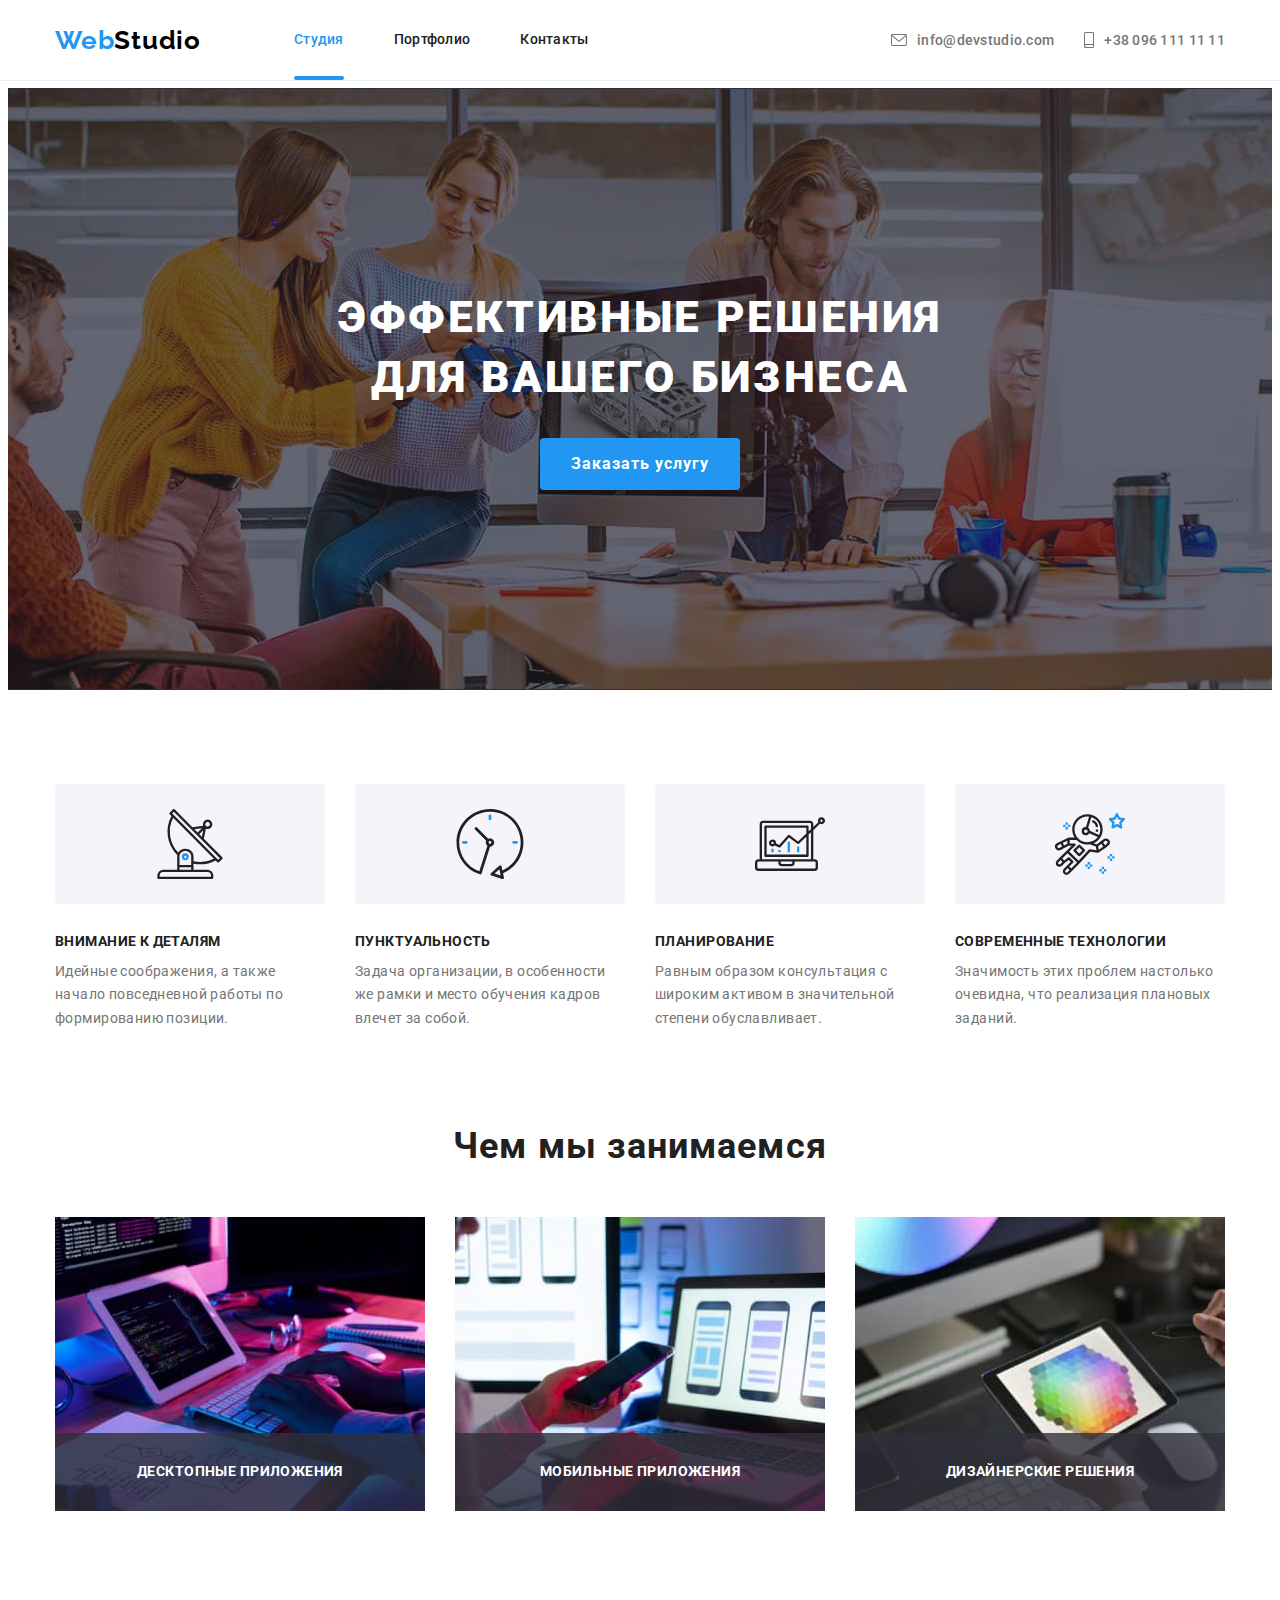
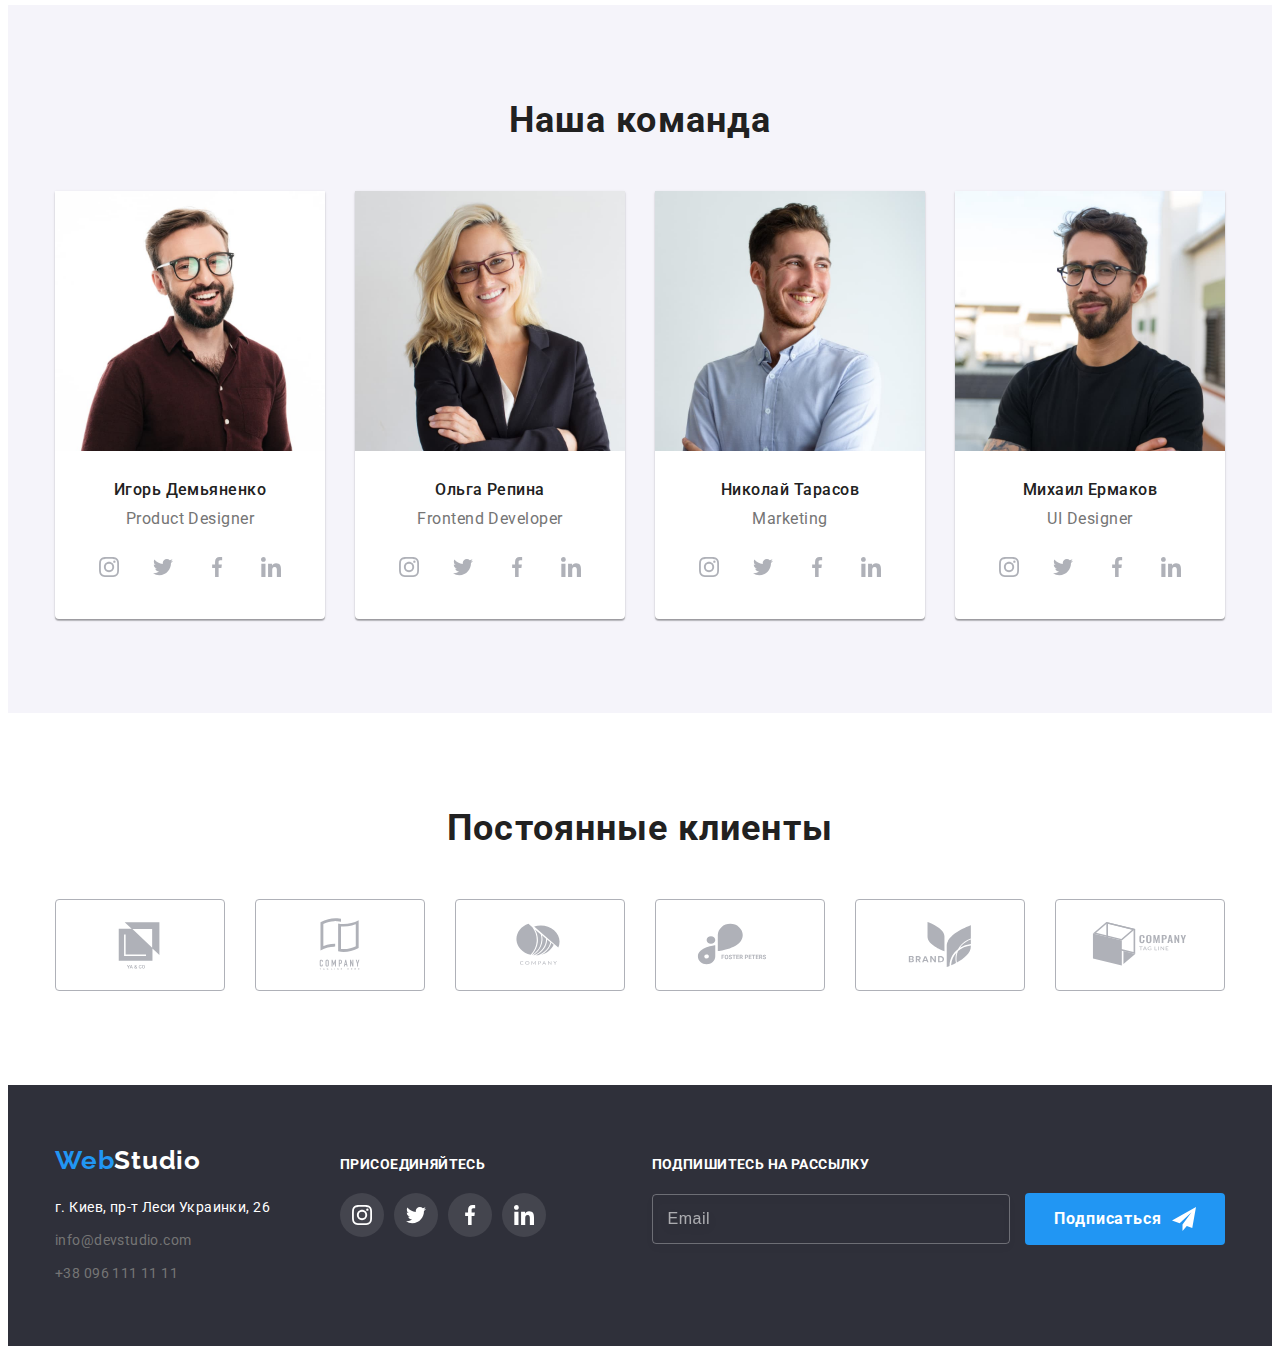
==== commit ed8011cd: "mentors correct" ====
--- a/index.html
+++ b/index.html
@@ -586,7 +586,7 @@
     <!--section footer-->
     <footer class="footer">
       <div class="container">
-        <div class="container-address">
+        <div class="foot-container">
           <a class="link logo" href="index.html"
             >Web<span class="accent-foot">Studio</span></a
           >
@@ -614,7 +614,7 @@
             </ul>
           </address>
         </div>
-        <div class="container-social">
+        <div class="foot-container">
           <h3 class="footer-title">присоединяйтесь</h3>
           <ul class="list social-card">
             <li class="social-item">
@@ -684,9 +684,9 @@
             </li>
           </ul>
         </div>
-        <div class="container-subscribe">
+        <div class="foot-container">
+          <h3 class="footer-title">Подпишитесь на рассылку</h3>
           <form>
-            <h3 class="footer-title">Подпишитесь на рассылку</h3>
             <input
               class="subscribe-input"
               type="email"
@@ -711,77 +711,66 @@
             <use href="./images/icons.svg#close"></use>
           </svg>
         </button>
+        <h2 class="form-title">Оставьте свои данные, мы вам перезвоним</h2>
         <form class="form">
-          <h2 class="form-title">Оставьте свои данные, мы вам перезвоним</h2>
-          <div class="form-field">
-            <svg class="form-icon" width="18" height="18">
-              <use href="images/icons.svg#icon-person"></use>
-            </svg>
-            <label for="username">Имя</label>
+          <div class="form-wrapper">
+            <div class="form-field">
+              <svg class="form-icon" width="18" height="18">
+                <use href="images/icons.svg#icon-person"></use>
+              </svg>
+              <label for="username">Имя</label>
+              <input
+                class="form-input"
+                type="text"
+                name="username"
+                id="username"
+              />
+            </div>
+            <div class="form-field">
+              <svg class="form-icon" width="18" height="18">
+                <use href="images/icons.svg#icon-phone"></use>
+              </svg>
+              <label for="tel">Телефон</label>
+              <input
+                class="form-input"
+                type="tel"
+                name="pnone_number"
+                id="tel"
+              />
+            </div>
+            <div class="form-field">
+              <svg class="form-icon" width="18" height="18">
+                <use href="images/icons.svg#icon-email"></use>
+              </svg>
+              <label for="email">Почта</label>
+              <input class="form-input" type="email" name="email" id="email" />
+            </div>
+            <div class="form-field">
+              <label for="comment">Комментарий</label>
+              <textarea
+                class="textarea"
+                name="comment"
+                id="comment"
+                cols="30"
+                rows="10"
+                placeholder="Введите текст"
+              ></textarea>
+            </div>
+          </div>
+          <label for="check" class="form-checkbox">
             <input
-              class="form-input"
-              type="text"
-              name="username"
-              id="username"
-              min="3"
-              max="25"
+              class="input-checkbox visually-hidden"
+              type="checkbox"
+              name="check"
+              id="check"
             />
-          </div>
-          <div class="form-field">
-            <svg class="form-icon" width="18" height="18">
-              <use href="images/icons.svg#icon-phone"></use>
-            </svg>
-            <label for="tel">Телефон</label>
-            <input
-              class="form-input"
-              type="tel"
-              name="pnone_number"
-              id="tel"
-              min="10"
-              max="15"
-            />
-          </div>
-          <div class="form-field">
-            <svg class="form-icon" width="18" height="18">
-              <use href="images/icons.svg#icon-email"></use>
-            </svg>
-            <label for="email">Почта</label>
-            <input
-              class="form-input"
-              type="email"
-              name="email"
-              id="email"
-              min="10"
-              max="35"
-            />
-          </div>
-          <div class="form-field">
-            <label for="comment">Комментарий</label>
-            <textarea
-              class="textarea"
-              name="comment"
-              id="comment"
-              cols="30"
-              rows="10"
-              placeholder="Введите текст"
-            ></textarea>
-          </div>
-          <div class="form-checkbox">
-            <label for="check">
-              <input
-                class="input-checkbox visually-hidden"
-                type="checkbox"
-                name="check"
-                id="check"
-              />
-              <svg class="form-icon-check" width="15" height="15">
-                <use href="images/icons.svg#icon-check"></use></svg
-              >Соглашаюсь с рассылкой и принимаю
-              <a class="form-link" href="#" rel="noopener noreferrer">
-                Условия договора</a
-              >
-            </label>
-          </div>
+            <svg class="form-icon-check" width="15" height="15">
+              <use href="images/icons.svg#icon-check"></use></svg
+            >Соглашаюсь с рассылкой и принимаю &nbsp;
+            <a class="form-link" href="#" rel="noopener noreferrer">
+              Условия договора</a
+            >
+          </label>
           <button type="submit" class="main-button">Отправить</button>
         </form>
       </div>
--- a/css/styles.css
+++ b/css/styles.css
@@ -502,7 +502,6 @@
 .clients-item {
   background-color: var(--primary-color);
   flex-basis: calc(100% / 6 - var(--card-set-gap));
-  transition: ;
 }
 
 .icon-clients {
@@ -516,6 +515,14 @@
   padding-top: 60px;
   padding-bottom: 60px;
 }
+
+.foot-container:not(:last-child) {
+  margin-right: 70px;
+}
+.foot-container:last-child {
+  margin-left: auto;
+}
+
 .footer .logo {
   margin-right: 0;
   margin-bottom: 20px;
@@ -554,10 +561,6 @@
   align-items: baseline;
 }
 
-.container-social {
-  margin-left: 70px;
-}
-
 .footer-title {
   font-size: 14px;
   line-height: 1.14;
@@ -584,11 +587,6 @@
   fill: currentColor;
 }
 /* ----------------------Subsribe-footer--------------------- */
-
-.container-subscribe {
-  display: flex;
-  margin-left: 93px;
-}
 
 .subscribe-input {
   font-size: 16px;
@@ -606,7 +604,8 @@
   transition: border-color var(--transition-cubic);
 }
 
-.subscribe-input:focus {
+.subscribe-input:focus,
+.subscribe-input:hover {
   border-color: var(--accent-color);
 }
 
@@ -654,6 +653,7 @@
   position: absolute;
   top: 50%;
   left: 50%;
+  padding: 40px;
   min-width: 528px;
   min-height: 581px;
   background-color: var(--primary-color);
@@ -694,8 +694,8 @@
 }
 /* -----------------------Styles to form modal window----------------------- */
 
-.form {
-  padding: 40px;
+.form-wrapper {
+  margin-bottom: 20px;
 }
 
 .form-title {
@@ -710,8 +710,11 @@
 .form-field {
   display: flex;
   flex-direction: column;
+  position: relative;
+}
+
+.form-field:not(:last-child) {
   margin-bottom: 10px;
-  position: relative;
 }
 
 .form-input {
@@ -734,12 +737,15 @@
 }
 
 .form-input:focus,
-.textarea:focus {
+.textarea:focus,
+.form-input:hover,
+.textarea:hover {
   border-color: var(--accent-color);
   box-shadow: 0 0 10px rgba(98, 148, 206, 0.5);
 }
 
-.form-field:focus-within > .form-icon {
+.form-field:focus-within > .form-icon,
+.form-field:hover > .form-icon {
   fill: var(--accent-color);
 }
 
@@ -757,7 +763,7 @@
   border-radius: 4px;
   width: 100%;
   height: 120px;
-  margin-bottom: 20px;
+  padding: 12px 16px;
   transition: border-color var(--transition-cubic);
 }
 
@@ -766,7 +772,6 @@
   line-height: 1.16;
   letter-spacing: 0.01em;
   color: rgba(117, 117, 117, 0.5);
-  padding: 12px 0 0 16px;
 }
 
 .form-link {
@@ -800,3 +805,8 @@
   background-color: var(--accent-color);
   fill: var(--primary-color);
 }
+
+.input-checkbox:focus + .form-icon-check,
+.input-checkbox:hover + .form-icon-check {
+  border: 2px solid var(--accent-color);
+}
